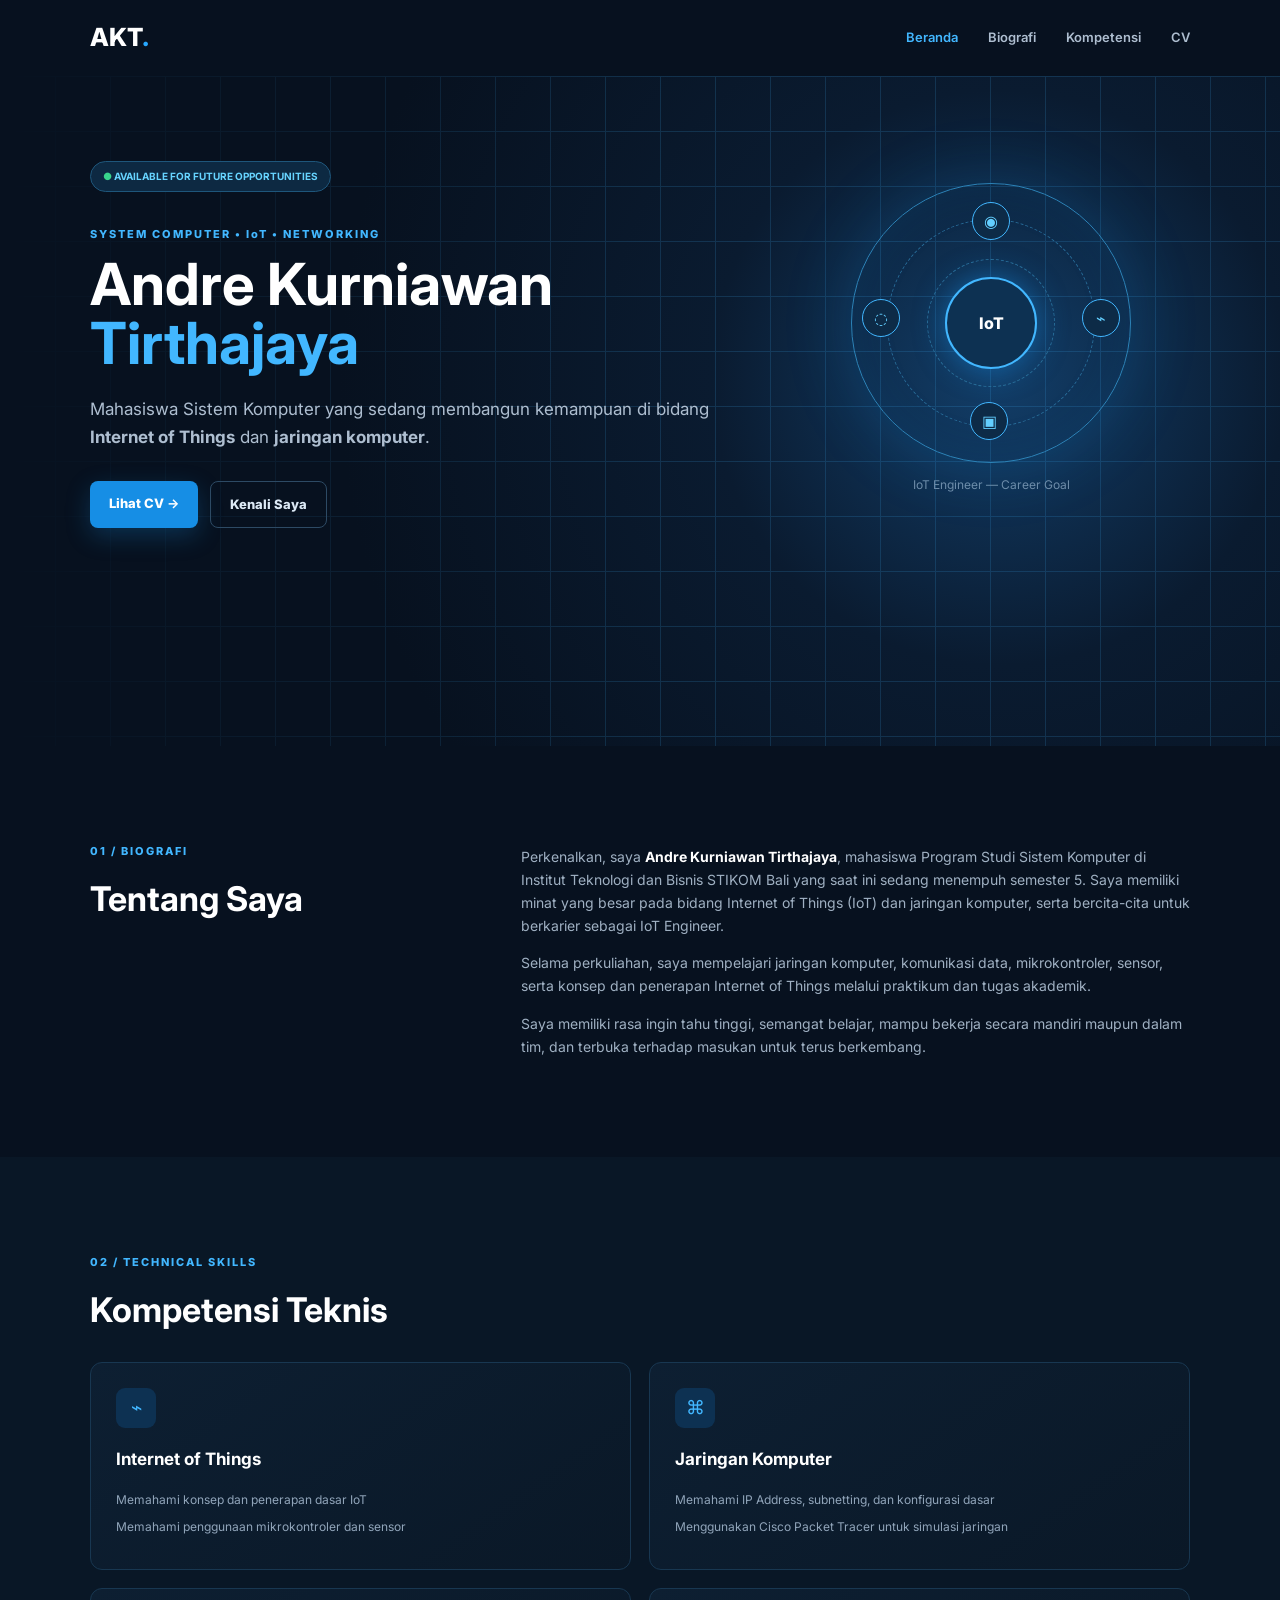
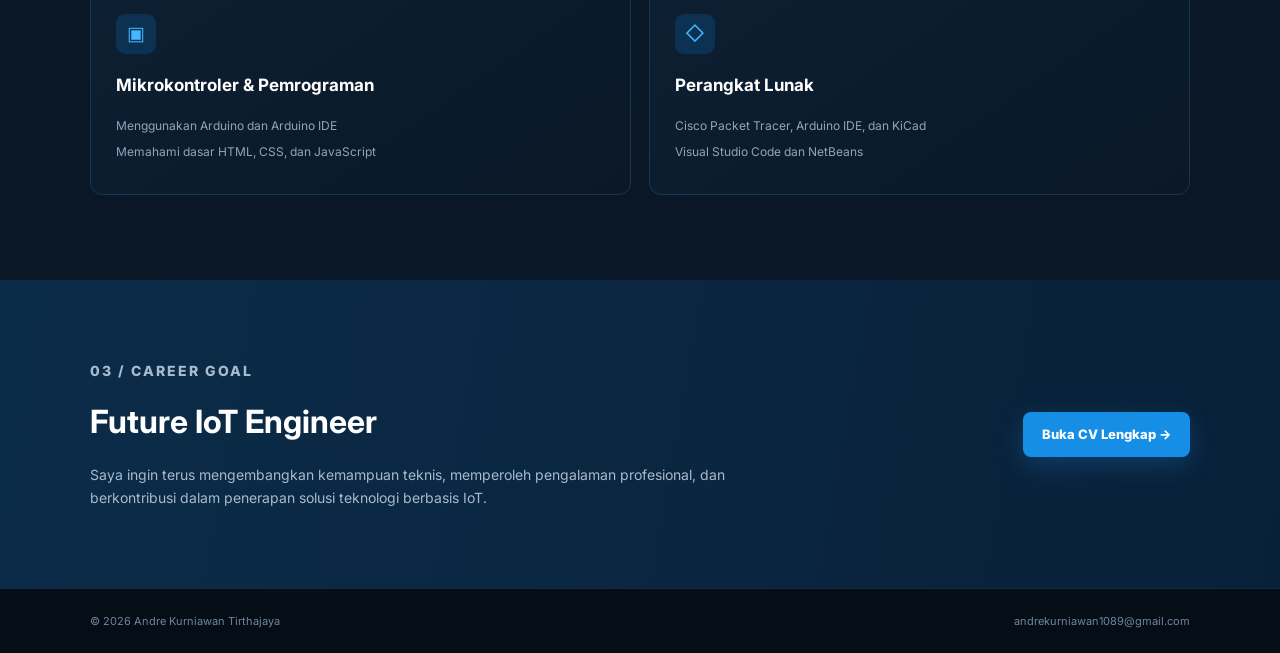
==== index.html @ 6750a309 "Add files via upload" ====
<!doctype html><html lang="id"><head><meta charset="utf-8"><meta name="viewport" content="width=device-width,initial-scale=1"><title>Andre Kurniawan Tirthajaya | E-Portfolio</title><link rel="stylesheet" href="style.css"></head><body>
<header><div class="wrap nav"><a class="logo" href="index.html">AKT<span>.</span></a><nav><a class="active" href="index.html">Beranda</a><a href="#biografi">Biografi</a><a href="#kompetensi">Kompetensi</a><a href="cv.html">CV</a></nav></div></header>
<section class="hero"><div class="gridBg"></div><div class="wrap heroGrid"><div class="heroText"><div class="status">● AVAILABLE FOR FUTURE OPPORTUNITIES</div><p class="eyebrow">SYSTEM COMPUTER • IoT • NETWORKING</p><h1>Andre Kurniawan<br><span>Tirthajaya</span></h1><p class="lead">Mahasiswa Sistem Komputer yang sedang membangun kemampuan di bidang <b>Internet of Things</b> dan <b>jaringan komputer</b>.</p><div class="actions"><a class="btn primary" href="cv.html">Lihat CV <b>→</b></a><a class="btn ghost" href="#biografi">Kenali Saya</a></div></div><div class="techOrb"><div class="orb"><div class="orbCore">IoT</div><i class="node n1">◉</i><i class="node n2">⌁</i><i class="node n3">▣</i><i class="node n4">◌</i></div><p>IoT Engineer — Career Goal</p></div></div></section>
<section id="biografi" class="section"><div class="wrap two"><div><p class="eyebrow">01 / BIOGRAFI</p><h2>Tentang Saya</h2></div><div class="text"><p>Perkenalkan, saya <strong>Andre Kurniawan Tirthajaya</strong>, mahasiswa Program Studi Sistem Komputer di Institut Teknologi dan Bisnis STIKOM Bali yang saat ini sedang menempuh semester 5. Saya memiliki minat yang besar pada bidang Internet of Things (IoT) dan jaringan komputer, serta bercita-cita untuk berkarier sebagai IoT Engineer.</p><p>Selama perkuliahan, saya mempelajari jaringan komputer, komunikasi data, mikrokontroler, sensor, serta konsep dan penerapan Internet of Things melalui praktikum dan tugas akademik.</p><p>Saya memiliki rasa ingin tahu tinggi, semangat belajar, mampu bekerja secara mandiri maupun dalam tim, dan terbuka terhadap masukan untuk terus berkembang.</p></div></div></section>
<section id="kompetensi" class="section skills"><div class="wrap"><p class="eyebrow">02 / TECHNICAL SKILLS</p><h2>Kompetensi Teknis</h2><div class="cards">
<div class="card"><div class="icon">⌁</div><h3>Internet of Things</h3><p>Memahami konsep dan penerapan dasar IoT</p><p>Memahami penggunaan mikrokontroler dan sensor</p></div>
<div class="card"><div class="icon">⌘</div><h3>Jaringan Komputer</h3><p>Memahami IP Address, subnetting, dan konfigurasi dasar</p><p>Menggunakan Cisco Packet Tracer untuk simulasi jaringan</p></div>
<div class="card"><div class="icon">▣</div><h3>Mikrokontroler & Pemrograman</h3><p>Menggunakan Arduino dan Arduino IDE</p><p>Memahami dasar HTML, CSS, dan JavaScript</p></div>
<div class="card"><div class="icon">◇</div><h3>Perangkat Lunak</h3><p>Cisco Packet Tracer, Arduino IDE, dan KiCad</p><p>Visual Studio Code dan NetBeans</p></div>
</div></div></section>
<section class="career"><div class="wrap careerBox"><div><p class="eyebrow">03 / CAREER GOAL</p><h2>Future IoT Engineer</h2><p>Saya ingin terus mengembangkan kemampuan teknis, memperoleh pengalaman profesional, dan berkontribusi dalam penerapan solusi teknologi berbasis IoT.</p></div><a class="btn primary" href="cv.html">Buka CV Lengkap →</a></div></section>
<footer><div class="wrap"><span>© 2026 Andre Kurniawan Tirthajaya</span><span>andrekurniawan1089@gmail.com</span></div></footer></body></html>
---- style.css ----
@import url('https://fonts.googleapis.com/css2?family=Inter:wght@400;500;600;700;800&display=swap');*{box-sizing:border-box}html{scroll-behavior:smooth}body{margin:0;font-family:Inter,Arial,sans-serif;color:#e8f0fa;background:#07111f;line-height:1.65}a{text-decoration:none;color:inherit}.wrap{width:min(1100px,92%);margin:auto}.nav{height:76px;display:flex;align-items:center;justify-content:space-between;position:relative;z-index:5}.logo{font-size:25px;font-weight:800;color:#fff}.logo span{color:#28a8ff}nav{display:flex;gap:30px;font-size:13px;font-weight:600;color:#aebed0}nav a:hover,nav .active{color:#42b7ff}.hero{min-height:670px;position:relative;overflow:hidden;background:radial-gradient(circle at 78% 45%,#123e69 0,#0a1b30 27%,#07111f 62%)}.gridBg{position:absolute;inset:0;opacity:.16;background-image:linear-gradient(#42b7ff 1px,transparent 1px),linear-gradient(90deg,#42b7ff 1px,transparent 1px);background-size:55px 55px;mask-image:linear-gradient(to right,transparent,#000 50%,#000)}.heroGrid{position:relative;z-index:2;display:grid;grid-template-columns:1.25fr .75fr;gap:40px;align-items:center;padding:85px 0}.status{display:inline-block;color:#67d4ff;background:#0d2942;border:1px solid #1e567b;border-radius:30px;padding:6px 12px;font-size:10px;font-weight:700;margin-bottom:22px}.status:first-letter{color:#38d48c}.eyebrow{color:#42b7ff;font-size:11px;letter-spacing:2px;font-weight:800}.hero h1{font-size:58px;line-height:1.02;margin:12px 0 22px;color:#fff}.hero h1 span{color:#42b7ff}.lead{font-size:17px;color:#aebed0;max-width:650px}.actions{display:flex;gap:12px;margin-top:30px}.btn{display:inline-block;padding:12px 19px;border-radius:8px;font-size:13px;font-weight:800}.primary{background:#168ee5;color:#fff;box-shadow:0 8px 25px #168ee540}.ghost{border:1px solid #2d4a64;color:#dce9f5}.techOrb{text-align:center}.orb{width:280px;height:280px;border:1px solid #2c83b8;border-radius:50%;margin:auto;position:relative;box-shadow:0 0 70px #168ee530,inset 0 0 45px #168ee51a}.orb:before,.orb:after{content:"";position:absolute;border:1px dashed #276c98;border-radius:50%;inset:35px}.orb:after{inset:75px}.orbCore{position:absolute;left:50%;top:50%;transform:translate(-50%,-50%);width:92px;height:92px;border-radius:50%;background:#0d3152;border:2px solid #42b7ff;display:flex;align-items:center;justify-content:center;font-weight:800;color:#fff;box-shadow:0 0 30px #168ee580}.node{position:absolute;background:#0d2b47;border:1px solid #42b7ff;border-radius:50%;width:38px;height:38px;display:flex;align-items:center;justify-content:center;color:#63cfff;font-style:normal}.n1{top:18px;left:120px}.n2{right:10px;top:115px}.n3{bottom:22px;left:118px}.n4{left:10px;top:115px}.techOrb p{color:#718da8;font-size:12px}.section{padding:85px 0;background:#07111f}.section h2{font-size:34px;color:#fff;margin:6px 0 24px}.two{display:grid;grid-template-columns:.7fr 1.3fr;gap:70px}.text p{color:#9fb0c2;font-size:14px}.text strong{color:#fff}.skills{background:#091726}.cards{display:grid;grid-template-columns:repeat(2,1fr);gap:18px}.card{background:linear-gradient(145deg,#0d1f32,#0a1827);border:1px solid #183751;border-radius:12px;padding:25px;transition:.2s}.card:hover{transform:translateY(-5px);border-color:#238fca;box-shadow:0 15px 35px #0005}.icon{width:40px;height:40px;border-radius:9px;background:#0d3152;color:#42b7ff;display:flex;align-items:center;justify-content:center;font-size:19px}.card h3{font-size:17px;color:#fff}.card p{font-size:12px;color:#91a5ba;margin:7px 0}.career{padding:65px 0;background:linear-gradient(100deg,#0b2c49,#092039)}.careerBox{display:flex;align-items:center;justify-content:space-between;gap:40px}.career h2{font-size:32px;margin:5px 0;color:#fff}.career p{color:#a8bacd;font-size:14px;max-width:650px}.career .btn{white-space:nowrap}footer{border-top:1px solid #142b41;padding:23px 0;color:#71869b;font-size:11px;background:#050d17}footer .wrap{display:flex;justify-content:space-between}.cvPage{background:#07111f;padding:45px 0 75px;min-height:calc(100vh - 76px)}.cvHero{background:linear-gradient(135deg,#0e2943,#0a1b2d);border:1px solid #1b3c59;border-radius:14px;padding:35px;display:flex;justify-content:space-between;gap:30px}.cvHero h1{font-size:35px;margin:6px 0;color:#fff}.cvHero p{color:#9eb3c7}.cvHero p span{color:#42b7ff}.contact{color:#9eb0c2;font-size:12px;text-align:right;line-height:1.9}.contact b{color:#42b7ff;letter-spacing:1px}.cvGrid{display:grid;grid-template-columns:1.4fr .9fr;gap:20px;margin-top:20px}.cvCard{background:#0b1928;border:1px solid #18364e;border-radius:12px;padding:25px;margin-bottom:20px}.cvCard h2{font-size:18px;color:#fff;margin:0 0 15px;border-bottom:1px solid #1b3b55;padding-bottom:9px}.cvCard h3{font-size:14px;color:#42b7ff}.cvCard p{font-size:12.5px;color:#94a8bc}.line{border-left:2px solid #1c77aa;padding-left:13px;margin-bottom:15px}.line b{color:#42b7ff;font-size:12px}.line p{margin:3px 0}.skill{background:#0d2236;border:1px solid #173951;border-radius:7px;padding:10px;margin-bottom:8px}.skill b{display:block;color:#e8f2fc;font-size:12px}.skill small{color:#7f98ae;font-size:10px}@media(max-width:760px){nav{gap:12px;font-size:11px}.heroGrid,.two,.cards,.cvGrid{grid-template-columns:1fr}.hero h1{font-size:43px}.techOrb{margin-top:20px}.careerBox,.cvHero{display:block}.contact{text-align:left;margin-top:20px}footer .wrap{display:block}}
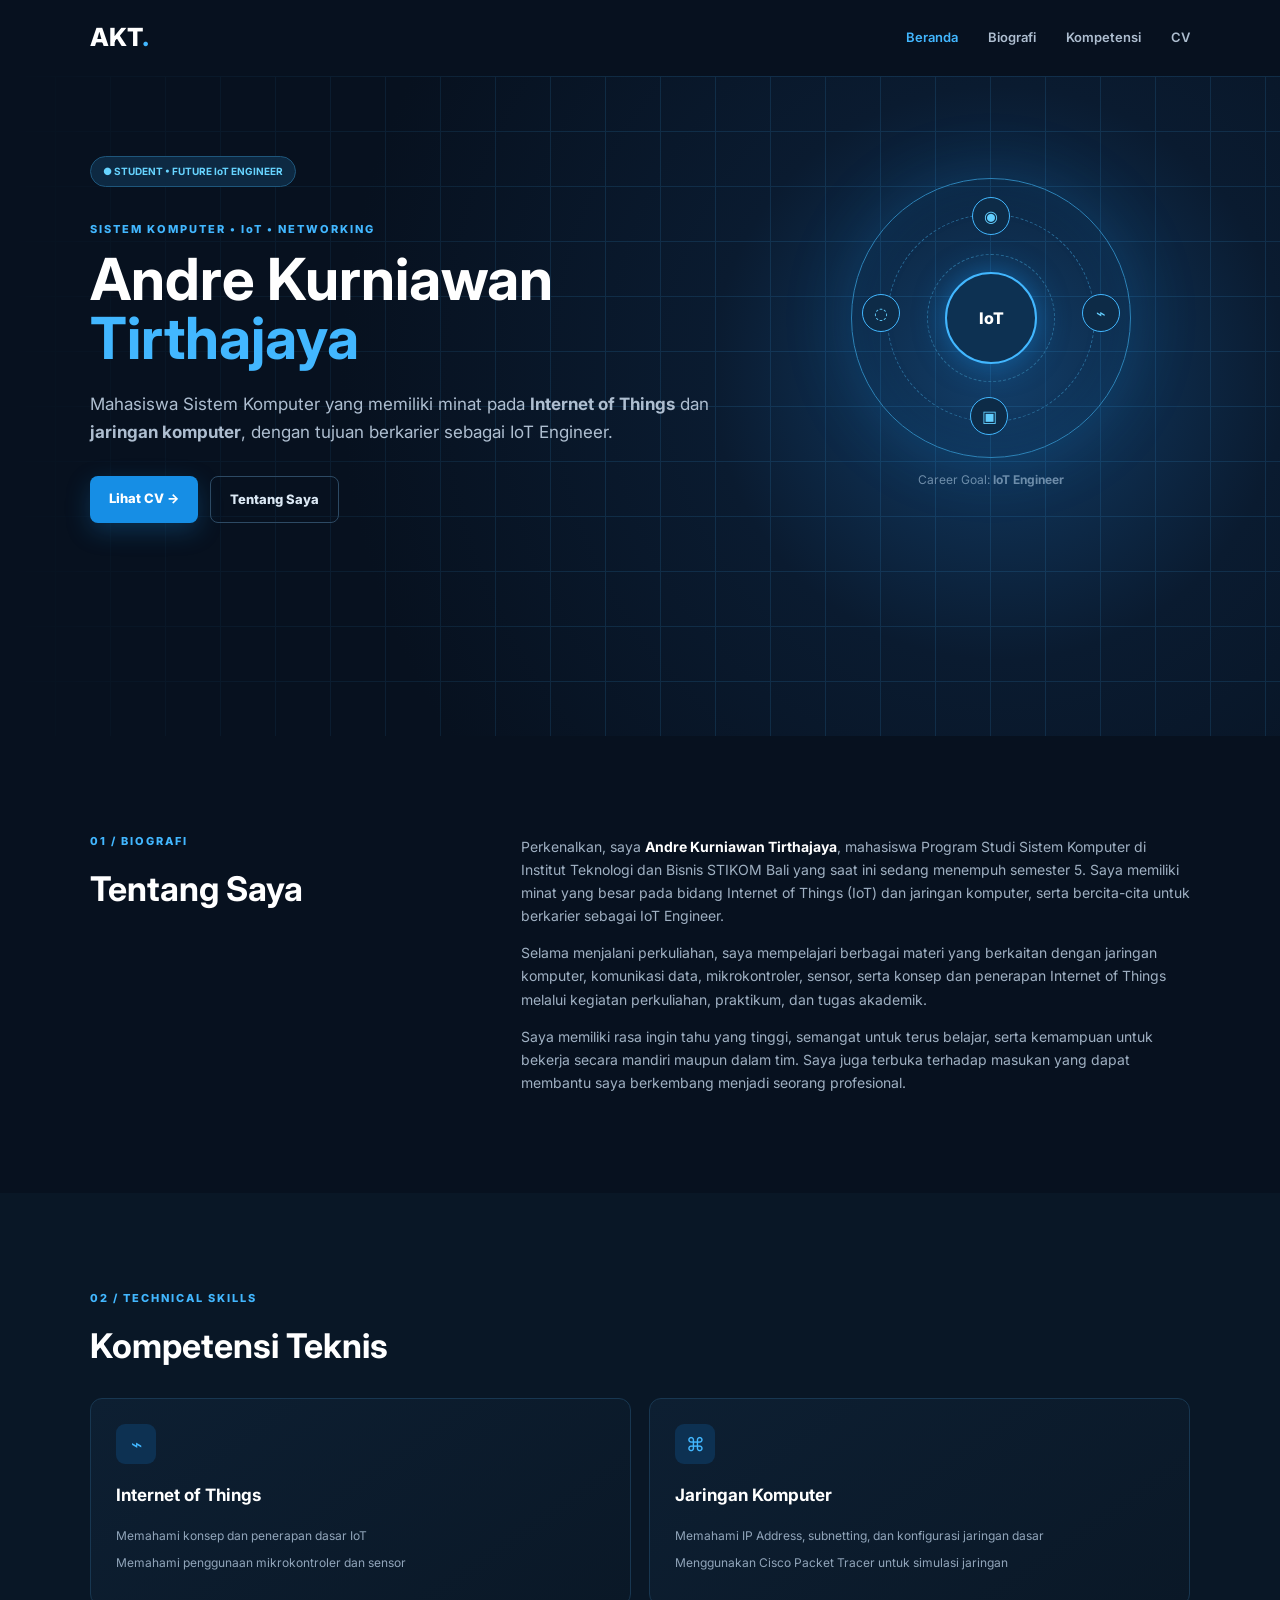
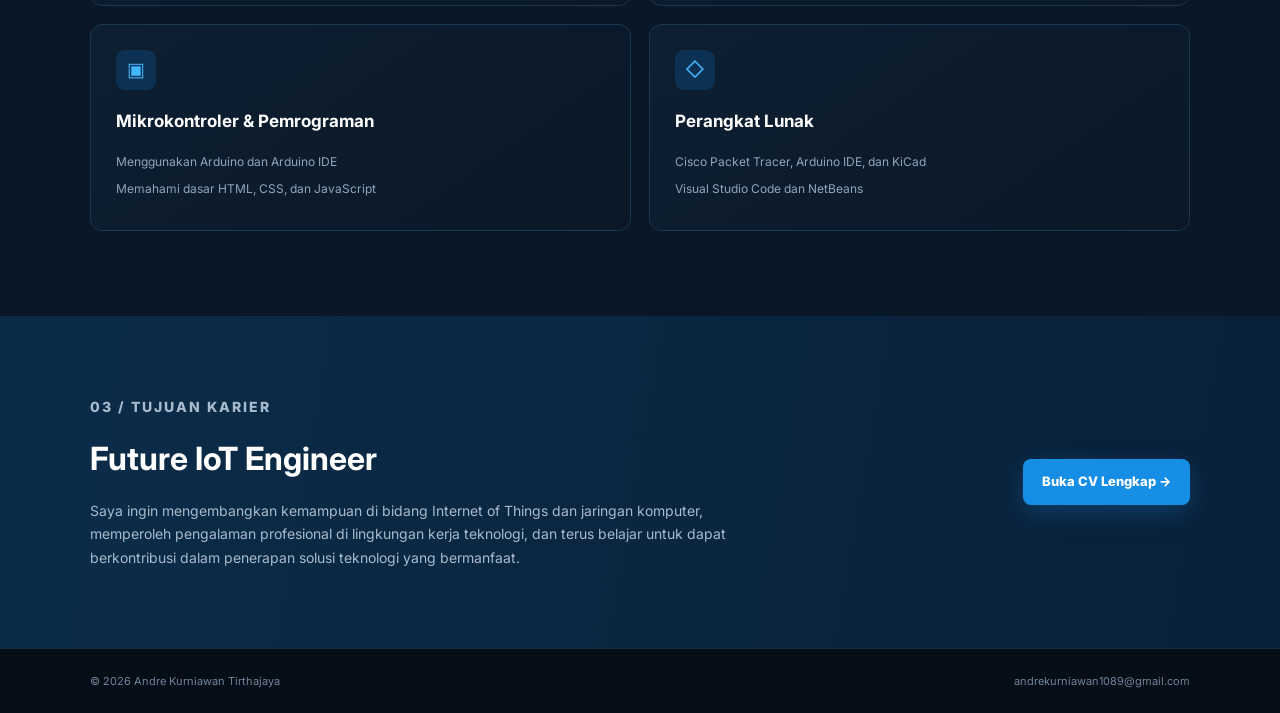
==== commit 317fd133: "Add files via upload" ====
--- a/index.html
+++ b/index.html
@@ -1,12 +1,83 @@
-<!doctype html><html lang="id"><head><meta charset="utf-8"><meta name="viewport" content="width=device-width,initial-scale=1"><title>Andre Kurniawan Tirthajaya | E-Portfolio</title><link rel="stylesheet" href="style.css"></head><body>
-<header><div class="wrap nav"><a class="logo" href="index.html">AKT<span>.</span></a><nav><a class="active" href="index.html">Beranda</a><a href="#biografi">Biografi</a><a href="#kompetensi">Kompetensi</a><a href="cv.html">CV</a></nav></div></header>
-<section class="hero"><div class="gridBg"></div><div class="wrap heroGrid"><div class="heroText"><div class="status">● AVAILABLE FOR FUTURE OPPORTUNITIES</div><p class="eyebrow">SYSTEM COMPUTER • IoT • NETWORKING</p><h1>Andre Kurniawan<br><span>Tirthajaya</span></h1><p class="lead">Mahasiswa Sistem Komputer yang sedang membangun kemampuan di bidang <b>Internet of Things</b> dan <b>jaringan komputer</b>.</p><div class="actions"><a class="btn primary" href="cv.html">Lihat CV <b>→</b></a><a class="btn ghost" href="#biografi">Kenali Saya</a></div></div><div class="techOrb"><div class="orb"><div class="orbCore">IoT</div><i class="node n1">◉</i><i class="node n2">⌁</i><i class="node n3">▣</i><i class="node n4">◌</i></div><p>IoT Engineer — Career Goal</p></div></div></section>
-<section id="biografi" class="section"><div class="wrap two"><div><p class="eyebrow">01 / BIOGRAFI</p><h2>Tentang Saya</h2></div><div class="text"><p>Perkenalkan, saya <strong>Andre Kurniawan Tirthajaya</strong>, mahasiswa Program Studi Sistem Komputer di Institut Teknologi dan Bisnis STIKOM Bali yang saat ini sedang menempuh semester 5. Saya memiliki minat yang besar pada bidang Internet of Things (IoT) dan jaringan komputer, serta bercita-cita untuk berkarier sebagai IoT Engineer.</p><p>Selama perkuliahan, saya mempelajari jaringan komputer, komunikasi data, mikrokontroler, sensor, serta konsep dan penerapan Internet of Things melalui praktikum dan tugas akademik.</p><p>Saya memiliki rasa ingin tahu tinggi, semangat belajar, mampu bekerja secara mandiri maupun dalam tim, dan terbuka terhadap masukan untuk terus berkembang.</p></div></div></section>
-<section id="kompetensi" class="section skills"><div class="wrap"><p class="eyebrow">02 / TECHNICAL SKILLS</p><h2>Kompetensi Teknis</h2><div class="cards">
-<div class="card"><div class="icon">⌁</div><h3>Internet of Things</h3><p>Memahami konsep dan penerapan dasar IoT</p><p>Memahami penggunaan mikrokontroler dan sensor</p></div>
-<div class="card"><div class="icon">⌘</div><h3>Jaringan Komputer</h3><p>Memahami IP Address, subnetting, dan konfigurasi dasar</p><p>Menggunakan Cisco Packet Tracer untuk simulasi jaringan</p></div>
-<div class="card"><div class="icon">▣</div><h3>Mikrokontroler & Pemrograman</h3><p>Menggunakan Arduino dan Arduino IDE</p><p>Memahami dasar HTML, CSS, dan JavaScript</p></div>
-<div class="card"><div class="icon">◇</div><h3>Perangkat Lunak</h3><p>Cisco Packet Tracer, Arduino IDE, dan KiCad</p><p>Visual Studio Code dan NetBeans</p></div>
-</div></div></section>
-<section class="career"><div class="wrap careerBox"><div><p class="eyebrow">03 / CAREER GOAL</p><h2>Future IoT Engineer</h2><p>Saya ingin terus mengembangkan kemampuan teknis, memperoleh pengalaman profesional, dan berkontribusi dalam penerapan solusi teknologi berbasis IoT.</p></div><a class="btn primary" href="cv.html">Buka CV Lengkap →</a></div></section>
-<footer><div class="wrap"><span>© 2026 Andre Kurniawan Tirthajaya</span><span>andrekurniawan1089@gmail.com</span></div></footer></body></html>+<!doctype html>
+<html lang="id">
+<head>
+<meta charset="utf-8">
+<meta name="viewport" content="width=device-width,initial-scale=1">
+<title>Andre Kurniawan Tirthajaya | E-Portfolio</title>
+<link rel="stylesheet" href="style.css">
+</head>
+<body>
+<header>
+  <div class="wrap nav">
+    <a class="logo" href="index.html">AKT<span>.</span></a>
+    <nav>
+      <a class="active" href="index.html">Beranda</a>
+      <a href="#biografi">Biografi</a>
+      <a href="#kompetensi">Kompetensi</a>
+      <a href="cv.html">CV</a>
+    </nav>
+  </div>
+</header>
+
+<section class="hero">
+  <div class="grid-bg"></div>
+  <div class="wrap hero-grid">
+    <div>
+      <div class="status">● STUDENT • FUTURE IoT ENGINEER</div>
+      <p class="eyebrow">SISTEM KOMPUTER • IoT • NETWORKING</p>
+      <h1>Andre Kurniawan<br><span>Tirthajaya</span></h1>
+      <p class="lead">Mahasiswa Sistem Komputer yang memiliki minat pada <b>Internet of Things</b> dan <b>jaringan komputer</b>, dengan tujuan berkarier sebagai IoT Engineer.</p>
+      <div class="actions">
+        <a class="btn primary" href="cv.html">Lihat CV →</a>
+        <a class="btn ghost" href="#biografi">Tentang Saya</a>
+      </div>
+    </div>
+    <div class="tech-visual">
+      <div class="orb">
+        <div class="core">IoT</div>
+        <div class="node n1">◉</div><div class="node n2">⌁</div>
+        <div class="node n3">▣</div><div class="node n4">◌</div>
+      </div>
+      <p>Career Goal: <b>IoT Engineer</b></p>
+    </div>
+  </div>
+</section>
+
+<section id="biografi" class="section">
+  <div class="wrap two">
+    <div><p class="eyebrow">01 / BIOGRAFI</p><h2>Tentang Saya</h2></div>
+    <div class="text">
+      <p>Perkenalkan, saya <strong>Andre Kurniawan Tirthajaya</strong>, mahasiswa Program Studi Sistem Komputer di Institut Teknologi dan Bisnis STIKOM Bali yang saat ini sedang menempuh semester 5. Saya memiliki minat yang besar pada bidang Internet of Things (IoT) dan jaringan komputer, serta bercita-cita untuk berkarier sebagai IoT Engineer.</p>
+      <p>Selama menjalani perkuliahan, saya mempelajari berbagai materi yang berkaitan dengan jaringan komputer, komunikasi data, mikrokontroler, sensor, serta konsep dan penerapan Internet of Things melalui kegiatan perkuliahan, praktikum, dan tugas akademik.</p>
+      <p>Saya memiliki rasa ingin tahu yang tinggi, semangat untuk terus belajar, serta kemampuan untuk bekerja secara mandiri maupun dalam tim. Saya juga terbuka terhadap masukan yang dapat membantu saya berkembang menjadi seorang profesional.</p>
+    </div>
+  </div>
+</section>
+
+<section id="kompetensi" class="section dark2">
+  <div class="wrap">
+    <p class="eyebrow">02 / TECHNICAL SKILLS</p>
+    <h2>Kompetensi Teknis</h2>
+    <div class="cards">
+      <article class="card"><div class="icon">⌁</div><h3>Internet of Things</h3><p>Memahami konsep dan penerapan dasar IoT</p><p>Memahami penggunaan mikrokontroler dan sensor</p></article>
+      <article class="card"><div class="icon">⌘</div><h3>Jaringan Komputer</h3><p>Memahami IP Address, subnetting, dan konfigurasi jaringan dasar</p><p>Menggunakan Cisco Packet Tracer untuk simulasi jaringan</p></article>
+      <article class="card"><div class="icon">▣</div><h3>Mikrokontroler & Pemrograman</h3><p>Menggunakan Arduino dan Arduino IDE</p><p>Memahami dasar HTML, CSS, dan JavaScript</p></article>
+      <article class="card"><div class="icon">◇</div><h3>Perangkat Lunak</h3><p>Cisco Packet Tracer, Arduino IDE, dan KiCad</p><p>Visual Studio Code dan NetBeans</p></article>
+    </div>
+  </div>
+</section>
+
+<section class="career">
+  <div class="wrap career-box">
+    <div>
+      <p class="eyebrow">03 / TUJUAN KARIER</p>
+      <h2>Future IoT Engineer</h2>
+      <p>Saya ingin mengembangkan kemampuan di bidang Internet of Things dan jaringan komputer, memperoleh pengalaman profesional di lingkungan kerja teknologi, dan terus belajar untuk dapat berkontribusi dalam penerapan solusi teknologi yang bermanfaat.</p>
+    </div>
+    <a class="btn primary" href="cv.html">Buka CV Lengkap →</a>
+  </div>
+</section>
+
+<footer><div class="wrap"><span>© 2026 Andre Kurniawan Tirthajaya</span><span>andrekurniawan1089@gmail.com</span></div></footer>
+</body>
+</html>
--- a/style.css
+++ b/style.css
@@ -1 +1,2 @@
-@import url('https://fonts.googleapis.com/css2?family=Inter:wght@400;500;600;700;800&display=swap');*{box-sizing:border-box}html{scroll-behavior:smooth}body{margin:0;font-family:Inter,Arial,sans-serif;color:#e8f0fa;background:#07111f;line-height:1.65}a{text-decoration:none;color:inherit}.wrap{width:min(1100px,92%);margin:auto}.nav{height:76px;display:flex;align-items:center;justify-content:space-between;position:relative;z-index:5}.logo{font-size:25px;font-weight:800;color:#fff}.logo span{color:#28a8ff}nav{display:flex;gap:30px;font-size:13px;font-weight:600;color:#aebed0}nav a:hover,nav .active{color:#42b7ff}.hero{min-height:670px;position:relative;overflow:hidden;background:radial-gradient(circle at 78% 45%,#123e69 0,#0a1b30 27%,#07111f 62%)}.gridBg{position:absolute;inset:0;opacity:.16;background-image:linear-gradient(#42b7ff 1px,transparent 1px),linear-gradient(90deg,#42b7ff 1px,transparent 1px);background-size:55px 55px;mask-image:linear-gradient(to right,transparent,#000 50%,#000)}.heroGrid{position:relative;z-index:2;display:grid;grid-template-columns:1.25fr .75fr;gap:40px;align-items:center;padding:85px 0}.status{display:inline-block;color:#67d4ff;background:#0d2942;border:1px solid #1e567b;border-radius:30px;padding:6px 12px;font-size:10px;font-weight:700;margin-bottom:22px}.status:first-letter{color:#38d48c}.eyebrow{color:#42b7ff;font-size:11px;letter-spacing:2px;font-weight:800}.hero h1{font-size:58px;line-height:1.02;margin:12px 0 22px;color:#fff}.hero h1 span{color:#42b7ff}.lead{font-size:17px;color:#aebed0;max-width:650px}.actions{display:flex;gap:12px;margin-top:30px}.btn{display:inline-block;padding:12px 19px;border-radius:8px;font-size:13px;font-weight:800}.primary{background:#168ee5;color:#fff;box-shadow:0 8px 25px #168ee540}.ghost{border:1px solid #2d4a64;color:#dce9f5}.techOrb{text-align:center}.orb{width:280px;height:280px;border:1px solid #2c83b8;border-radius:50%;margin:auto;position:relative;box-shadow:0 0 70px #168ee530,inset 0 0 45px #168ee51a}.orb:before,.orb:after{content:"";position:absolute;border:1px dashed #276c98;border-radius:50%;inset:35px}.orb:after{inset:75px}.orbCore{position:absolute;left:50%;top:50%;transform:translate(-50%,-50%);width:92px;height:92px;border-radius:50%;background:#0d3152;border:2px solid #42b7ff;display:flex;align-items:center;justify-content:center;font-weight:800;color:#fff;box-shadow:0 0 30px #168ee580}.node{position:absolute;background:#0d2b47;border:1px solid #42b7ff;border-radius:50%;width:38px;height:38px;display:flex;align-items:center;justify-content:center;color:#63cfff;font-style:normal}.n1{top:18px;left:120px}.n2{right:10px;top:115px}.n3{bottom:22px;left:118px}.n4{left:10px;top:115px}.techOrb p{color:#718da8;font-size:12px}.section{padding:85px 0;background:#07111f}.section h2{font-size:34px;color:#fff;margin:6px 0 24px}.two{display:grid;grid-template-columns:.7fr 1.3fr;gap:70px}.text p{color:#9fb0c2;font-size:14px}.text strong{color:#fff}.skills{background:#091726}.cards{display:grid;grid-template-columns:repeat(2,1fr);gap:18px}.card{background:linear-gradient(145deg,#0d1f32,#0a1827);border:1px solid #183751;border-radius:12px;padding:25px;transition:.2s}.card:hover{transform:translateY(-5px);border-color:#238fca;box-shadow:0 15px 35px #0005}.icon{width:40px;height:40px;border-radius:9px;background:#0d3152;color:#42b7ff;display:flex;align-items:center;justify-content:center;font-size:19px}.card h3{font-size:17px;color:#fff}.card p{font-size:12px;color:#91a5ba;margin:7px 0}.career{padding:65px 0;background:linear-gradient(100deg,#0b2c49,#092039)}.careerBox{display:flex;align-items:center;justify-content:space-between;gap:40px}.career h2{font-size:32px;margin:5px 0;color:#fff}.career p{color:#a8bacd;font-size:14px;max-width:650px}.career .btn{white-space:nowrap}footer{border-top:1px solid #142b41;padding:23px 0;color:#71869b;font-size:11px;background:#050d17}footer .wrap{display:flex;justify-content:space-between}.cvPage{background:#07111f;padding:45px 0 75px;min-height:calc(100vh - 76px)}.cvHero{background:linear-gradient(135deg,#0e2943,#0a1b2d);border:1px solid #1b3c59;border-radius:14px;padding:35px;display:flex;justify-content:space-between;gap:30px}.cvHero h1{font-size:35px;margin:6px 0;color:#fff}.cvHero p{color:#9eb3c7}.cvHero p span{color:#42b7ff}.contact{color:#9eb0c2;font-size:12px;text-align:right;line-height:1.9}.contact b{color:#42b7ff;letter-spacing:1px}.cvGrid{display:grid;grid-template-columns:1.4fr .9fr;gap:20px;margin-top:20px}.cvCard{background:#0b1928;border:1px solid #18364e;border-radius:12px;padding:25px;margin-bottom:20px}.cvCard h2{font-size:18px;color:#fff;margin:0 0 15px;border-bottom:1px solid #1b3b55;padding-bottom:9px}.cvCard h3{font-size:14px;color:#42b7ff}.cvCard p{font-size:12.5px;color:#94a8bc}.line{border-left:2px solid #1c77aa;padding-left:13px;margin-bottom:15px}.line b{color:#42b7ff;font-size:12px}.line p{margin:3px 0}.skill{background:#0d2236;border:1px solid #173951;border-radius:7px;padding:10px;margin-bottom:8px}.skill b{display:block;color:#e8f2fc;font-size:12px}.skill small{color:#7f98ae;font-size:10px}@media(max-width:760px){nav{gap:12px;font-size:11px}.heroGrid,.two,.cards,.cvGrid{grid-template-columns:1fr}.hero h1{font-size:43px}.techOrb{margin-top:20px}.careerBox,.cvHero{display:block}.contact{text-align:left;margin-top:20px}footer .wrap{display:block}}
+@import url('https://fonts.googleapis.com/css2?family=Inter:wght@400;500;600;700;800&display=swap');
+*{box-sizing:border-box}html{scroll-behavior:smooth}body{margin:0;font-family:Inter,Arial,sans-serif;color:#e8f0fa;background:#07111f;line-height:1.65}a{text-decoration:none;color:inherit}.wrap{width:min(1100px,92%);margin:auto}.nav{height:76px;display:flex;align-items:center;justify-content:space-between;position:relative;z-index:5}.logo{font-size:25px;font-weight:800;color:#fff}.logo span{color:#42b7ff}nav{display:flex;gap:30px;font-size:13px;font-weight:600;color:#aebed0}nav a:hover,nav .active{color:#42b7ff}.hero{min-height:660px;position:relative;overflow:hidden;background:radial-gradient(circle at 78% 45%,#123e69 0,#0a1b30 27%,#07111f 62%)}.grid-bg{position:absolute;inset:0;opacity:.13;background-image:linear-gradient(#42b7ff 1px,transparent 1px),linear-gradient(90deg,#42b7ff 1px,transparent 1px);background-size:55px 55px;mask-image:linear-gradient(to right,transparent,#000 45%,#000)}.hero-grid{position:relative;z-index:2;display:grid;grid-template-columns:1.25fr .75fr;gap:40px;align-items:center;padding:80px 0}.status{display:inline-block;color:#67d4ff;background:#0d2942;border:1px solid #1e567b;border-radius:30px;padding:6px 12px;font-size:10px;font-weight:700;margin-bottom:22px}.eyebrow{color:#42b7ff;font-size:11px;letter-spacing:2px;font-weight:800}.hero h1{font-size:58px;line-height:1.02;margin:12px 0 22px;color:#fff}.hero h1 span{color:#42b7ff}.lead{font-size:17px;color:#aebed0;max-width:650px}.actions{display:flex;gap:12px;margin-top:30px}.btn{display:inline-block;padding:12px 19px;border-radius:8px;font-size:13px;font-weight:800}.primary{background:#168ee5;color:#fff;box-shadow:0 8px 25px #168ee540}.ghost{border:1px solid #2d4a64;color:#dce9f5}.tech-visual{text-align:center}.orb{width:280px;height:280px;border:1px solid #2c83b8;border-radius:50%;margin:auto;position:relative;box-shadow:0 0 70px #168ee530,inset 0 0 45px #168ee51a}.orb:before,.orb:after{content:"";position:absolute;border:1px dashed #276c98;border-radius:50%;inset:35px}.orb:after{inset:75px}.core{position:absolute;left:50%;top:50%;transform:translate(-50%,-50%);width:92px;height:92px;border-radius:50%;background:#0d3152;border:2px solid #42b7ff;display:flex;align-items:center;justify-content:center;font-weight:800;color:#fff;box-shadow:0 0 30px #168ee580}.node{position:absolute;background:#0d2b47;border:1px solid #42b7ff;border-radius:50%;width:38px;height:38px;display:flex;align-items:center;justify-content:center;color:#63cfff}.n1{top:18px;left:120px}.n2{right:10px;top:115px}.n3{bottom:22px;left:118px}.n4{left:10px;top:115px}.tech-visual p{color:#718da8;font-size:12px}.section{padding:85px 0;background:#07111f}.two{display:grid;grid-template-columns:.7fr 1.3fr;gap:70px}.section h2{font-size:34px;color:#fff;margin:6px 0 24px}.text p{color:#9fb0c2;font-size:14px}.text strong{color:#fff}.dark2{background:#091726}.cards{display:grid;grid-template-columns:repeat(2,1fr);gap:18px}.card{background:linear-gradient(145deg,#0d1f32,#0a1827);border:1px solid #183751;border-radius:12px;padding:25px;transition:.2s}.card:hover{transform:translateY(-5px);border-color:#238fca;box-shadow:0 15px 35px #0005}.icon{width:40px;height:40px;border-radius:9px;background:#0d3152;color:#42b7ff;display:flex;align-items:center;justify-content:center;font-size:19px}.card h3{font-size:17px;color:#fff}.card p{font-size:12px;color:#91a5ba;margin:7px 0}.career{padding:65px 0;background:linear-gradient(100deg,#0b2c49,#092039)}.career-box{display:flex;align-items:center;justify-content:space-between;gap:40px}.career h2{font-size:32px;margin:5px 0;color:#fff}.career p{color:#a8bacd;font-size:14px;max-width:650px}.career .btn{white-space:nowrap}footer{border-top:1px solid #142b41;padding:23px 0;color:#71869b;font-size:11px;background:#050d17}footer .wrap{display:flex;justify-content:space-between}.cv-page{background:#07111f;padding:45px 0 75px;min-height:calc(100vh - 76px)}.cv-top{background:linear-gradient(135deg,#0e2943,#0a1b2d);border:1px solid #1b3c59;border-radius:14px;padding:35px;display:flex;justify-content:space-between;gap:30px}.cv-top h1{font-size:35px;margin:6px 0;color:#fff}.cv-top p{color:#9eb3c7}.cv-top p span{color:#42b7ff}.contact{color:#9eb0c2;font-size:12px;text-align:right;line-height:1.9}.contact b{color:#42b7ff;letter-spacing:1px}.cv-actions{display:flex;gap:10px;margin:20px 0}.pdf-card{background:#0b1928;border:1px solid #18364e;border-radius:14px;padding:14px;box-shadow:0 20px 45px #0004}.pdf-title{display:flex;justify-content:space-between;align-items:center;padding:8px 8px 14px;color:#fff}.pdf-title b{display:block;font-size:14px}.pdf-title span:not(.pdf-badge){font-size:10px;color:#7890a7}.pdf-badge{font-size:10px;color:#42b7ff;border:1px solid #1e567b;border-radius:15px;padding:4px 8px}iframe{display:block;width:100%;height:950px;border:0;border-radius:8px;background:#fff}.note{margin-top:18px;background:#0d2236;border:1px solid #173951;border-radius:10px;padding:15px 18px}.note b{color:#42b7ff;font-size:13px}.note p{color:#8fa4b9;font-size:11px;margin:5px 0 0}@media(max-width:760px){nav{gap:12px;font-size:11px}.hero-grid,.two,.cards{grid-template-columns:1fr}.hero h1{font-size:43px}.tech-visual{margin-top:20px}.career-box,.cv-top{display:block}.contact{text-align:left;margin-top:20px}.cv-actions{flex-wrap:wrap}iframe{height:720px}footer .wrap{display:block}}
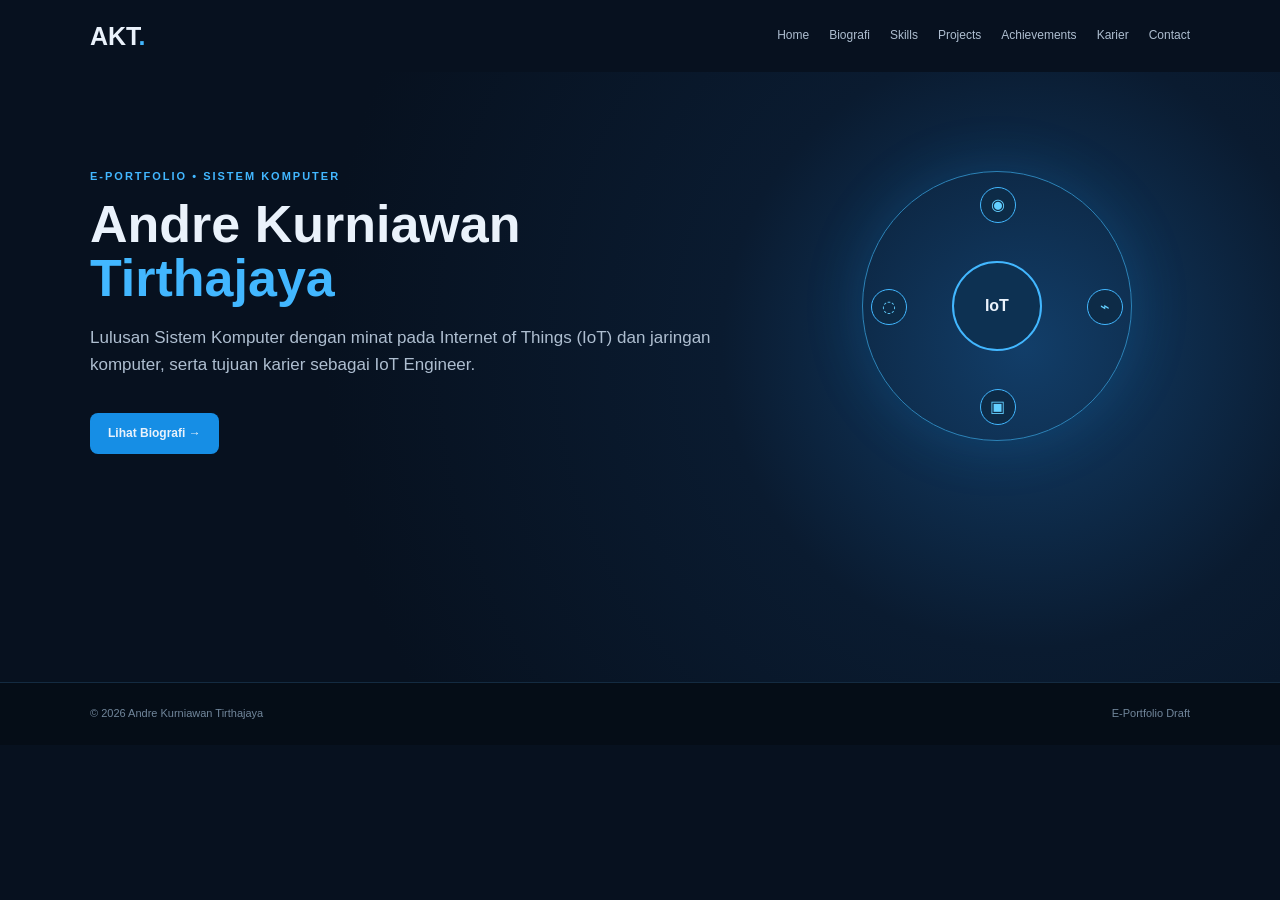
==== commit 566a50d8: "Add files via upload" ====
--- a/index.html
+++ b/index.html
@@ -1,83 +1 @@
-<!doctype html>
-<html lang="id">
-<head>
-<meta charset="utf-8">
-<meta name="viewport" content="width=device-width,initial-scale=1">
-<title>Andre Kurniawan Tirthajaya | E-Portfolio</title>
-<link rel="stylesheet" href="style.css">
-</head>
-<body>
-<header>
-  <div class="wrap nav">
-    <a class="logo" href="index.html">AKT<span>.</span></a>
-    <nav>
-      <a class="active" href="index.html">Beranda</a>
-      <a href="#biografi">Biografi</a>
-      <a href="#kompetensi">Kompetensi</a>
-      <a href="cv.html">CV</a>
-    </nav>
-  </div>
-</header>
-
-<section class="hero">
-  <div class="grid-bg"></div>
-  <div class="wrap hero-grid">
-    <div>
-      <div class="status">● STUDENT • FUTURE IoT ENGINEER</div>
-      <p class="eyebrow">SISTEM KOMPUTER • IoT • NETWORKING</p>
-      <h1>Andre Kurniawan<br><span>Tirthajaya</span></h1>
-      <p class="lead">Mahasiswa Sistem Komputer yang memiliki minat pada <b>Internet of Things</b> dan <b>jaringan komputer</b>, dengan tujuan berkarier sebagai IoT Engineer.</p>
-      <div class="actions">
-        <a class="btn primary" href="cv.html">Lihat CV →</a>
-        <a class="btn ghost" href="#biografi">Tentang Saya</a>
-      </div>
-    </div>
-    <div class="tech-visual">
-      <div class="orb">
-        <div class="core">IoT</div>
-        <div class="node n1">◉</div><div class="node n2">⌁</div>
-        <div class="node n3">▣</div><div class="node n4">◌</div>
-      </div>
-      <p>Career Goal: <b>IoT Engineer</b></p>
-    </div>
-  </div>
-</section>
-
-<section id="biografi" class="section">
-  <div class="wrap two">
-    <div><p class="eyebrow">01 / BIOGRAFI</p><h2>Tentang Saya</h2></div>
-    <div class="text">
-      <p>Perkenalkan, saya <strong>Andre Kurniawan Tirthajaya</strong>, mahasiswa Program Studi Sistem Komputer di Institut Teknologi dan Bisnis STIKOM Bali yang saat ini sedang menempuh semester 5. Saya memiliki minat yang besar pada bidang Internet of Things (IoT) dan jaringan komputer, serta bercita-cita untuk berkarier sebagai IoT Engineer.</p>
-      <p>Selama menjalani perkuliahan, saya mempelajari berbagai materi yang berkaitan dengan jaringan komputer, komunikasi data, mikrokontroler, sensor, serta konsep dan penerapan Internet of Things melalui kegiatan perkuliahan, praktikum, dan tugas akademik.</p>
-      <p>Saya memiliki rasa ingin tahu yang tinggi, semangat untuk terus belajar, serta kemampuan untuk bekerja secara mandiri maupun dalam tim. Saya juga terbuka terhadap masukan yang dapat membantu saya berkembang menjadi seorang profesional.</p>
-    </div>
-  </div>
-</section>
-
-<section id="kompetensi" class="section dark2">
-  <div class="wrap">
-    <p class="eyebrow">02 / TECHNICAL SKILLS</p>
-    <h2>Kompetensi Teknis</h2>
-    <div class="cards">
-      <article class="card"><div class="icon">⌁</div><h3>Internet of Things</h3><p>Memahami konsep dan penerapan dasar IoT</p><p>Memahami penggunaan mikrokontroler dan sensor</p></article>
-      <article class="card"><div class="icon">⌘</div><h3>Jaringan Komputer</h3><p>Memahami IP Address, subnetting, dan konfigurasi jaringan dasar</p><p>Menggunakan Cisco Packet Tracer untuk simulasi jaringan</p></article>
-      <article class="card"><div class="icon">▣</div><h3>Mikrokontroler & Pemrograman</h3><p>Menggunakan Arduino dan Arduino IDE</p><p>Memahami dasar HTML, CSS, dan JavaScript</p></article>
-      <article class="card"><div class="icon">◇</div><h3>Perangkat Lunak</h3><p>Cisco Packet Tracer, Arduino IDE, dan KiCad</p><p>Visual Studio Code dan NetBeans</p></article>
-    </div>
-  </div>
-</section>
-
-<section class="career">
-  <div class="wrap career-box">
-    <div>
-      <p class="eyebrow">03 / TUJUAN KARIER</p>
-      <h2>Future IoT Engineer</h2>
-      <p>Saya ingin mengembangkan kemampuan di bidang Internet of Things dan jaringan komputer, memperoleh pengalaman profesional di lingkungan kerja teknologi, dan terus belajar untuk dapat berkontribusi dalam penerapan solusi teknologi yang bermanfaat.</p>
-    </div>
-    <a class="btn primary" href="cv.html">Buka CV Lengkap →</a>
-  </div>
-</section>
-
-<footer><div class="wrap"><span>© 2026 Andre Kurniawan Tirthajaya</span><span>andrekurniawan1089@gmail.com</span></div></footer>
-</body>
-</html>+<!doctype html><html lang="id"><head><meta charset="utf-8"><meta name="viewport" content="width=device-width,initial-scale=1"><title>Home | Andre Kurniawan Tirthajaya</title><link rel="stylesheet" href="style.css"></head><body><header><div class="wrap nav"><a class="logo" href="index.html">AKT<span>.</span></a><nav><a href="index.html">Home</a><a href="biografi.html">Biografi</a><a href="skills.html">Skills</a><a href="projects.html">Projects</a><a href="achievements.html">Achievements</a><a href="career.html">Karier</a><a href="contact.html">Contact</a></nav></div></header><section class="hero"><div class="wrap heroGrid"><div><p class="eyebrow">E-PORTFOLIO • SISTEM KOMPUTER</p><h1>Andre Kurniawan<br><span>Tirthajaya</span></h1><p class="lead">Lulusan Sistem Komputer dengan minat pada Internet of Things (IoT) dan jaringan komputer, serta tujuan karier sebagai IoT Engineer.</p><a class="btn primary" href="biografi.html">Lihat Biografi →</a></div><div class="visual"><div class="core">IoT</div><div class="node n1">◉</div><div class="node n2">⌁</div><div class="node n3">▣</div><div class="node n4">◌</div></div></div></section><footer><div class="wrap"><span>© 2026 Andre Kurniawan Tirthajaya</span><span>E-Portfolio Draft</span></div></footer></body></html>
--- a/style.css
+++ b/style.css
@@ -1,2 +1 @@
-@import url('https://fonts.googleapis.com/css2?family=Inter:wght@400;500;600;700;800&display=swap');
-*{box-sizing:border-box}html{scroll-behavior:smooth}body{margin:0;font-family:Inter,Arial,sans-serif;color:#e8f0fa;background:#07111f;line-height:1.65}a{text-decoration:none;color:inherit}.wrap{width:min(1100px,92%);margin:auto}.nav{height:76px;display:flex;align-items:center;justify-content:space-between;position:relative;z-index:5}.logo{font-size:25px;font-weight:800;color:#fff}.logo span{color:#42b7ff}nav{display:flex;gap:30px;font-size:13px;font-weight:600;color:#aebed0}nav a:hover,nav .active{color:#42b7ff}.hero{min-height:660px;position:relative;overflow:hidden;background:radial-gradient(circle at 78% 45%,#123e69 0,#0a1b30 27%,#07111f 62%)}.grid-bg{position:absolute;inset:0;opacity:.13;background-image:linear-gradient(#42b7ff 1px,transparent 1px),linear-gradient(90deg,#42b7ff 1px,transparent 1px);background-size:55px 55px;mask-image:linear-gradient(to right,transparent,#000 45%,#000)}.hero-grid{position:relative;z-index:2;display:grid;grid-template-columns:1.25fr .75fr;gap:40px;align-items:center;padding:80px 0}.status{display:inline-block;color:#67d4ff;background:#0d2942;border:1px solid #1e567b;border-radius:30px;padding:6px 12px;font-size:10px;font-weight:700;margin-bottom:22px}.eyebrow{color:#42b7ff;font-size:11px;letter-spacing:2px;font-weight:800}.hero h1{font-size:58px;line-height:1.02;margin:12px 0 22px;color:#fff}.hero h1 span{color:#42b7ff}.lead{font-size:17px;color:#aebed0;max-width:650px}.actions{display:flex;gap:12px;margin-top:30px}.btn{display:inline-block;padding:12px 19px;border-radius:8px;font-size:13px;font-weight:800}.primary{background:#168ee5;color:#fff;box-shadow:0 8px 25px #168ee540}.ghost{border:1px solid #2d4a64;color:#dce9f5}.tech-visual{text-align:center}.orb{width:280px;height:280px;border:1px solid #2c83b8;border-radius:50%;margin:auto;position:relative;box-shadow:0 0 70px #168ee530,inset 0 0 45px #168ee51a}.orb:before,.orb:after{content:"";position:absolute;border:1px dashed #276c98;border-radius:50%;inset:35px}.orb:after{inset:75px}.core{position:absolute;left:50%;top:50%;transform:translate(-50%,-50%);width:92px;height:92px;border-radius:50%;background:#0d3152;border:2px solid #42b7ff;display:flex;align-items:center;justify-content:center;font-weight:800;color:#fff;box-shadow:0 0 30px #168ee580}.node{position:absolute;background:#0d2b47;border:1px solid #42b7ff;border-radius:50%;width:38px;height:38px;display:flex;align-items:center;justify-content:center;color:#63cfff}.n1{top:18px;left:120px}.n2{right:10px;top:115px}.n3{bottom:22px;left:118px}.n4{left:10px;top:115px}.tech-visual p{color:#718da8;font-size:12px}.section{padding:85px 0;background:#07111f}.two{display:grid;grid-template-columns:.7fr 1.3fr;gap:70px}.section h2{font-size:34px;color:#fff;margin:6px 0 24px}.text p{color:#9fb0c2;font-size:14px}.text strong{color:#fff}.dark2{background:#091726}.cards{display:grid;grid-template-columns:repeat(2,1fr);gap:18px}.card{background:linear-gradient(145deg,#0d1f32,#0a1827);border:1px solid #183751;border-radius:12px;padding:25px;transition:.2s}.card:hover{transform:translateY(-5px);border-color:#238fca;box-shadow:0 15px 35px #0005}.icon{width:40px;height:40px;border-radius:9px;background:#0d3152;color:#42b7ff;display:flex;align-items:center;justify-content:center;font-size:19px}.card h3{font-size:17px;color:#fff}.card p{font-size:12px;color:#91a5ba;margin:7px 0}.career{padding:65px 0;background:linear-gradient(100deg,#0b2c49,#092039)}.career-box{display:flex;align-items:center;justify-content:space-between;gap:40px}.career h2{font-size:32px;margin:5px 0;color:#fff}.career p{color:#a8bacd;font-size:14px;max-width:650px}.career .btn{white-space:nowrap}footer{border-top:1px solid #142b41;padding:23px 0;color:#71869b;font-size:11px;background:#050d17}footer .wrap{display:flex;justify-content:space-between}.cv-page{background:#07111f;padding:45px 0 75px;min-height:calc(100vh - 76px)}.cv-top{background:linear-gradient(135deg,#0e2943,#0a1b2d);border:1px solid #1b3c59;border-radius:14px;padding:35px;display:flex;justify-content:space-between;gap:30px}.cv-top h1{font-size:35px;margin:6px 0;color:#fff}.cv-top p{color:#9eb3c7}.cv-top p span{color:#42b7ff}.contact{color:#9eb0c2;font-size:12px;text-align:right;line-height:1.9}.contact b{color:#42b7ff;letter-spacing:1px}.cv-actions{display:flex;gap:10px;margin:20px 0}.pdf-card{background:#0b1928;border:1px solid #18364e;border-radius:14px;padding:14px;box-shadow:0 20px 45px #0004}.pdf-title{display:flex;justify-content:space-between;align-items:center;padding:8px 8px 14px;color:#fff}.pdf-title b{display:block;font-size:14px}.pdf-title span:not(.pdf-badge){font-size:10px;color:#7890a7}.pdf-badge{font-size:10px;color:#42b7ff;border:1px solid #1e567b;border-radius:15px;padding:4px 8px}iframe{display:block;width:100%;height:950px;border:0;border-radius:8px;background:#fff}.note{margin-top:18px;background:#0d2236;border:1px solid #173951;border-radius:10px;padding:15px 18px}.note b{color:#42b7ff;font-size:13px}.note p{color:#8fa4b9;font-size:11px;margin:5px 0 0}@media(max-width:760px){nav{gap:12px;font-size:11px}.hero-grid,.two,.cards{grid-template-columns:1fr}.hero h1{font-size:43px}.tech-visual{margin-top:20px}.career-box,.cv-top{display:block}.contact{text-align:left;margin-top:20px}.cv-actions{flex-wrap:wrap}iframe{height:720px}footer .wrap{display:block}}
+*{box-sizing:border-box}body{margin:0;font-family:Arial,sans-serif;background:#07111f;color:#eaf2fb;line-height:1.6}a{text-decoration:none;color:inherit}.wrap{width:92%;max-width:1100px;margin:auto}.nav{height:72px;display:flex;align-items:center;justify-content:space-between}.logo{font-size:25px;font-weight:800}.logo span,.eyebrow,h3{color:#42b7ff}nav{display:flex;gap:20px;flex-wrap:wrap;font-size:12px;color:#aebed0}nav a:hover,.active{color:#42b7ff!important}.page{min-height:calc(100vh - 72px);padding:65px 0;background:radial-gradient(circle at 80% 0,#123e6940,transparent 35%)}.hero{padding:85px 0;min-height:610px;background:radial-gradient(circle at 80% 45%,#123e69,#0a1b30 28%,#07111f 65%)}.heroGrid{display:grid;grid-template-columns:1.25fr .75fr;gap:70px;align-items:center}.eyebrow{font-size:11px;letter-spacing:2px;font-weight:800}.hero h1,.page h1{font-size:52px;line-height:1.05;margin:10px 0 18px}.hero h1 span,.page h1 span{color:#42b7ff}.lead{color:#aebed0;font-size:17px;max-width:650px}.btn{display:inline-block;padding:11px 18px;border-radius:8px;font-size:12px;font-weight:800;margin-top:18px}.primary{background:#168ee5}.ghost{border:1px solid #2d4a64;margin-left:8px}.visual{height:270px;width:270px;border:1px solid #2c83b8;border-radius:50%;margin:auto;position:relative;box-shadow:0 0 60px #168ee530}.core{position:absolute;left:50%;top:50%;transform:translate(-50%,-50%);width:90px;height:90px;border-radius:50%;background:#0d3152;border:2px solid #42b7ff;display:flex;align-items:center;justify-content:center;font-weight:800}.node{position:absolute;width:36px;height:36px;border:1px solid #42b7ff;border-radius:50%;background:#0d2b47;display:flex;align-items:center;justify-content:center;color:#63cfff}.n1{top:15px;left:117px}.n2{right:8px;top:117px}.n3{bottom:15px;left:117px}.n4{left:8px;top:117px}.two{display:grid;grid-template-columns:.7fr 1.3fr;gap:70px}.text{color:#9fb0c2;font-size:14px}.info{border-left:2px solid #1f8bc3;background:#0a1b2b;padding:8px 12px;margin:10px 0}.info b,.info span{display:block}.info b{font-size:12px}.info span{font-size:11px;color:#7f98ae}.sectionTitle{margin-bottom:30px}.sectionTitle h2{font-size:34px;margin:5px 0}.cards,.projects,.contactGrid{display:grid;grid-template-columns:repeat(2,1fr);gap:18px}.card,.project,.box,.contactCard{background:#0b1b2b;border:1px solid #183751;border-radius:12px;overflow:hidden}.card{padding:24px}.card p{color:#91a5ba;font-size:12px}.icon{width:40px;height:40px;background:#0d3152;border-radius:8px;display:flex;align-items:center;justify-content:center;color:#42b7ff}.project img{width:100%;height:250px;object-fit:cover;display:block}.projectBody{padding:22px}.projectNo{font-size:10px;color:#42b7ff;letter-spacing:1.5px;font-weight:800}.projectBody p{font-size:12px;color:#91a5ba}.tags{display:flex;gap:7px;flex-wrap:wrap}.tags span{font-size:10px;color:#6dccff;border:1px solid #1e567b;border-radius:20px;padding:3px 8px;background:#0d2942}.careerBox{background:linear-gradient(135deg,#0e2943,#0a1b2d);border:1px solid #1b3c59;border-radius:14px;padding:35px;max-width:850px}.careerBox p{color:#9fb0c2;font-size:14px}.contactCard{padding:22px}.contactCard span{display:block;color:#42b7ff;font-size:10px;letter-spacing:1.5px}.contactCard b{font-size:13px;word-break:break-word}footer{border-top:1px solid #142b41;background:#050d17;color:#71869b;padding:22px 0;font-size:11px}footer .wrap{display:flex;justify-content:space-between}.empty{background:#0b1b2b;border:1px dashed #2b4a64;border-radius:12px;padding:30px;color:#91a5ba;font-size:13px}@media(max-width:700px){nav{gap:10px}.heroGrid,.two,.cards,.projects,.contactGrid{grid-template-columns:1fr}.hero h1,.page h1{font-size:40px}.visual{margin-top:20px}.project img{height:220px}footer .wrap{display:block}}
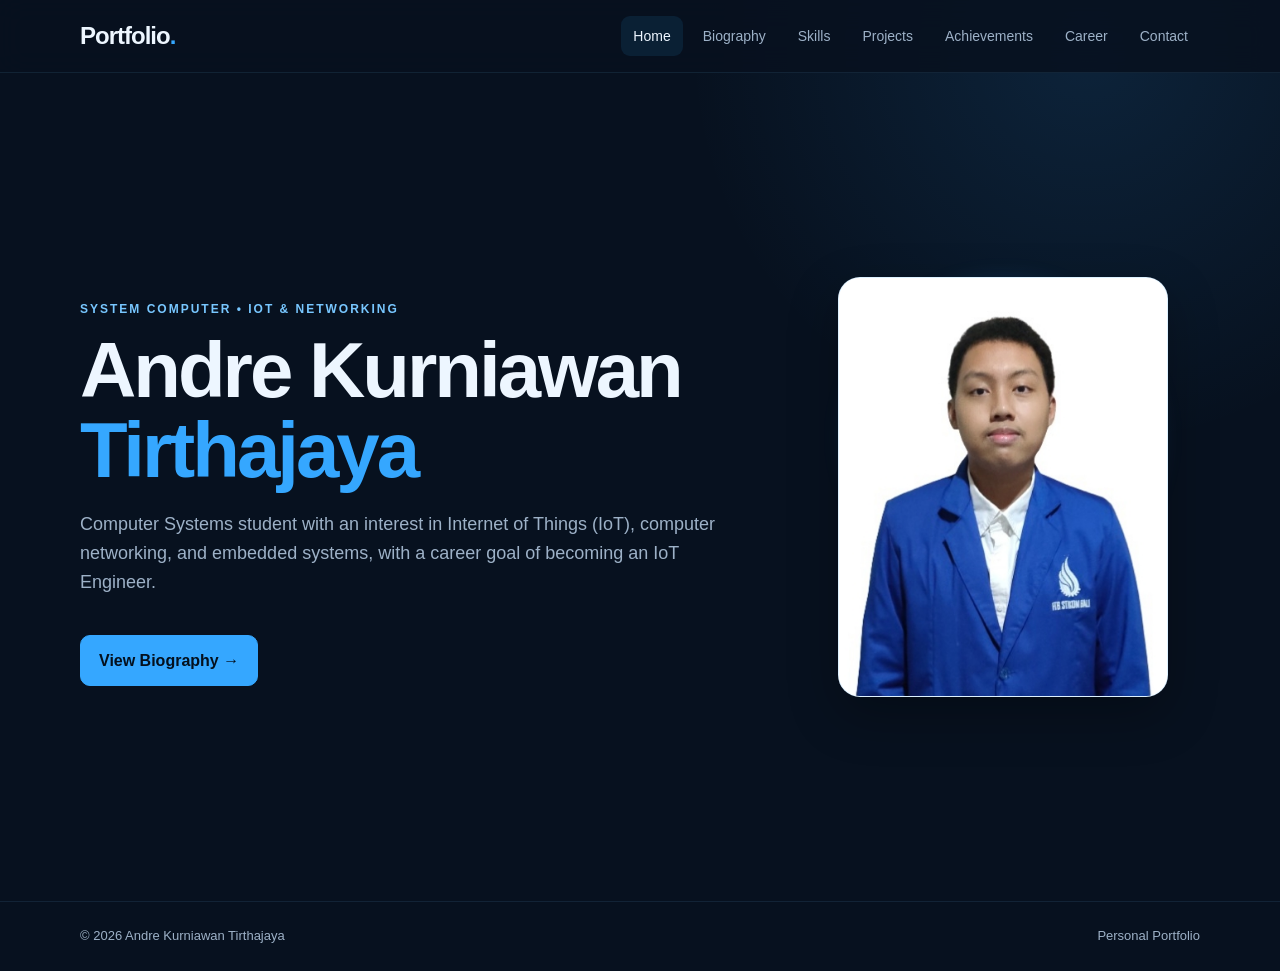
==== commit 3d60e83b: "Add files via upload" ====
--- a/index.html
+++ b/index.html
@@ -1 +1,6 @@
-<!doctype html><html lang="id"><head><meta charset="utf-8"><meta name="viewport" content="width=device-width,initial-scale=1"><title>Home | Andre Kurniawan Tirthajaya</title><link rel="stylesheet" href="style.css"></head><body><header><div class="wrap nav"><a class="logo" href="index.html">AKT<span>.</span></a><nav><a href="index.html">Home</a><a href="biografi.html">Biografi</a><a href="skills.html">Skills</a><a href="projects.html">Projects</a><a href="achievements.html">Achievements</a><a href="career.html">Karier</a><a href="contact.html">Contact</a></nav></div></header><section class="hero"><div class="wrap heroGrid"><div><p class="eyebrow">E-PORTFOLIO • SISTEM KOMPUTER</p><h1>Andre Kurniawan<br><span>Tirthajaya</span></h1><p class="lead">Lulusan Sistem Komputer dengan minat pada Internet of Things (IoT) dan jaringan komputer, serta tujuan karier sebagai IoT Engineer.</p><a class="btn primary" href="biografi.html">Lihat Biografi →</a></div><div class="visual"><div class="core">IoT</div><div class="node n1">◉</div><div class="node n2">⌁</div><div class="node n3">▣</div><div class="node n4">◌</div></div></div></section><footer><div class="wrap"><span>© 2026 Andre Kurniawan Tirthajaya</span><span>E-Portfolio Draft</span></div></footer></body></html>+<!doctype html><html lang="en"><head><meta charset="utf-8"><meta name="viewport" content="width=device-width,initial-scale=1"><title>Home | Andre Kurniawan Tirthajaya</title><link rel="stylesheet" href="style.css"></head>
+<body><header><div class="wrap nav"><a class="logo" href="index.html">Portfolio<span>.</span></a><nav>
+<a class="active" href="index.html">Home</a><a href="biografi.html">Biography</a><a href="skills.html">Skills</a><a href="projects.html">Projects</a><a href="achievements.html">Achievements</a><a href="career.html">Career</a><a href="contact.html">Contact</a></nav></div></header>
+<main class="hero"><div class="wrap heroGrid"><div><p class="eyebrow">SYSTEM COMPUTER • IOT & NETWORKING</p><h1>Andre Kurniawan<br><span>Tirthajaya</span></h1><p class="lead">Computer Systems student with an interest in Internet of Things (IoT), computer networking, and embedded systems, with a career goal of becoming an IoT Engineer.</p><a class="btn primary" href="biografi.html">View Biography →</a></div>
+<div class="profileWrap"><div class="profileGlow"></div><img class="profile" src="profile.jpg" alt="Profile photo"></div></div></main>
+<footer><div class="wrap footerInner"><span>© 2026 Andre Kurniawan Tirthajaya</span><span>Personal Portfolio</span></div></footer></body></html>
--- a/style.css
+++ b/style.css
@@ -1 +1,59 @@
-*{box-sizing:border-box}body{margin:0;font-family:Arial,sans-serif;background:#07111f;color:#eaf2fb;line-height:1.6}a{text-decoration:none;color:inherit}.wrap{width:92%;max-width:1100px;margin:auto}.nav{height:72px;display:flex;align-items:center;justify-content:space-between}.logo{font-size:25px;font-weight:800}.logo span,.eyebrow,h3{color:#42b7ff}nav{display:flex;gap:20px;flex-wrap:wrap;font-size:12px;color:#aebed0}nav a:hover,.active{color:#42b7ff!important}.page{min-height:calc(100vh - 72px);padding:65px 0;background:radial-gradient(circle at 80% 0,#123e6940,transparent 35%)}.hero{padding:85px 0;min-height:610px;background:radial-gradient(circle at 80% 45%,#123e69,#0a1b30 28%,#07111f 65%)}.heroGrid{display:grid;grid-template-columns:1.25fr .75fr;gap:70px;align-items:center}.eyebrow{font-size:11px;letter-spacing:2px;font-weight:800}.hero h1,.page h1{font-size:52px;line-height:1.05;margin:10px 0 18px}.hero h1 span,.page h1 span{color:#42b7ff}.lead{color:#aebed0;font-size:17px;max-width:650px}.btn{display:inline-block;padding:11px 18px;border-radius:8px;font-size:12px;font-weight:800;margin-top:18px}.primary{background:#168ee5}.ghost{border:1px solid #2d4a64;margin-left:8px}.visual{height:270px;width:270px;border:1px solid #2c83b8;border-radius:50%;margin:auto;position:relative;box-shadow:0 0 60px #168ee530}.core{position:absolute;left:50%;top:50%;transform:translate(-50%,-50%);width:90px;height:90px;border-radius:50%;background:#0d3152;border:2px solid #42b7ff;display:flex;align-items:center;justify-content:center;font-weight:800}.node{position:absolute;width:36px;height:36px;border:1px solid #42b7ff;border-radius:50%;background:#0d2b47;display:flex;align-items:center;justify-content:center;color:#63cfff}.n1{top:15px;left:117px}.n2{right:8px;top:117px}.n3{bottom:15px;left:117px}.n4{left:8px;top:117px}.two{display:grid;grid-template-columns:.7fr 1.3fr;gap:70px}.text{color:#9fb0c2;font-size:14px}.info{border-left:2px solid #1f8bc3;background:#0a1b2b;padding:8px 12px;margin:10px 0}.info b,.info span{display:block}.info b{font-size:12px}.info span{font-size:11px;color:#7f98ae}.sectionTitle{margin-bottom:30px}.sectionTitle h2{font-size:34px;margin:5px 0}.cards,.projects,.contactGrid{display:grid;grid-template-columns:repeat(2,1fr);gap:18px}.card,.project,.box,.contactCard{background:#0b1b2b;border:1px solid #183751;border-radius:12px;overflow:hidden}.card{padding:24px}.card p{color:#91a5ba;font-size:12px}.icon{width:40px;height:40px;background:#0d3152;border-radius:8px;display:flex;align-items:center;justify-content:center;color:#42b7ff}.project img{width:100%;height:250px;object-fit:cover;display:block}.projectBody{padding:22px}.projectNo{font-size:10px;color:#42b7ff;letter-spacing:1.5px;font-weight:800}.projectBody p{font-size:12px;color:#91a5ba}.tags{display:flex;gap:7px;flex-wrap:wrap}.tags span{font-size:10px;color:#6dccff;border:1px solid #1e567b;border-radius:20px;padding:3px 8px;background:#0d2942}.careerBox{background:linear-gradient(135deg,#0e2943,#0a1b2d);border:1px solid #1b3c59;border-radius:14px;padding:35px;max-width:850px}.careerBox p{color:#9fb0c2;font-size:14px}.contactCard{padding:22px}.contactCard span{display:block;color:#42b7ff;font-size:10px;letter-spacing:1.5px}.contactCard b{font-size:13px;word-break:break-word}footer{border-top:1px solid #142b41;background:#050d17;color:#71869b;padding:22px 0;font-size:11px}footer .wrap{display:flex;justify-content:space-between}.empty{background:#0b1b2b;border:1px dashed #2b4a64;border-radius:12px;padding:30px;color:#91a5ba;font-size:13px}@media(max-width:700px){nav{gap:10px}.heroGrid,.two,.cards,.projects,.contactGrid{grid-template-columns:1fr}.hero h1,.page h1{font-size:40px}.visual{margin-top:20px}.project img{height:220px}footer .wrap{display:block}}+
+:root{
+  --bg:#07111f; --panel:#0d1b2e; --panel2:#10233b; --line:#1e3957;
+  --text:#edf6ff; --muted:#9db1c7; --blue:#35a7ff; --blue2:#78c7ff;
+  --shadow:0 18px 50px rgba(0,0,0,.28);
+}
+*{box-sizing:border-box}
+html{scroll-behavior:smooth}
+body{margin:0;background:radial-gradient(circle at 85% 5%,rgba(53,167,255,.12),transparent 28%),var(--bg);color:var(--text);font-family:Inter,Segoe UI,Arial,sans-serif;line-height:1.6}
+a{color:inherit;text-decoration:none}
+.wrap{width:min(1120px,92%);margin:auto}
+header{position:sticky;top:0;z-index:20;background:rgba(7,17,31,.86);backdrop-filter:blur(14px);border-bottom:1px solid rgba(120,199,255,.1)}
+.nav{min-height:72px;display:flex;align-items:center;justify-content:space-between;gap:25px}
+.logo{font-size:24px;font-weight:800;letter-spacing:-1px}.logo span{color:var(--blue)}
+nav{display:flex;gap:8px;flex-wrap:wrap;justify-content:flex-end}
+nav a{padding:9px 12px;color:var(--muted);font-size:14px;border-radius:9px;transition:.2s}
+nav a:hover,nav a.active{color:var(--text);background:rgba(53,167,255,.1)}
+.hero{min-height:calc(100vh - 72px);display:flex;align-items:center;padding:70px 0}
+.heroGrid{display:grid;grid-template-columns:1.25fr .75fr;gap:70px;align-items:center}
+.eyebrow{font-size:12px;letter-spacing:2px;color:var(--blue2);font-weight:700}
+h1{font-size:clamp(42px,7vw,78px);line-height:1.02;margin:12px 0 20px;letter-spacing:-3px}
+h1 span,.sectionTitle h1 span{color:var(--blue)}
+.lead{max-width:680px;color:var(--muted);font-size:18px}
+.btn{display:inline-block;margin-top:20px;padding:12px 18px;border-radius:10px;font-weight:700;border:1px solid var(--line)}
+.btn.primary{background:var(--blue);color:#04101d;border-color:var(--blue)}
+.profileWrap{position:relative;display:flex;justify-content:center}
+.profileGlow{position:absolute;width:320px;height:320px;border-radius:50%;background:rgba(53,167,255,.12);filter:blur(10px)}
+.profile{position:relative;width:min(330px,80vw);height:420px;object-fit:cover;object-position:center top;border-radius:22px;border:1px solid rgba(120,199,255,.25);box-shadow:var(--shadow);background:#fff}
+.page{padding:75px 0 100px}.sectionTitle{margin-bottom:38px}.sectionTitle h1{font-size:48px;letter-spacing:-2px;margin:8px 0 12px}.text{color:var(--muted);max-width:760px}
+.cardGrid{display:grid;grid-template-columns:repeat(2,1fr);gap:20px}
+.card{background:linear-gradient(145deg,rgba(16,35,59,.94),rgba(9,24,41,.94));border:1px solid var(--line);border-radius:18px;padding:26px;box-shadow:var(--shadow)}
+.card h3{margin:0 0 8px}.card p{color:var(--muted);margin:0}
+.skillGrid{display:grid;grid-template-columns:repeat(2,1fr);gap:18px}.skill h3{color:var(--blue2)}
+.projectGrid{display:grid;grid-template-columns:repeat(2,1fr);gap:24px}
+.projectCard{padding:0;overflow:hidden;cursor:pointer;transition:.25s;background:var(--panel);border:1px solid var(--line);border-radius:18px}
+.projectCard:hover{transform:translateY(-5px);border-color:rgba(53,167,255,.65);box-shadow:0 22px 55px rgba(0,0,0,.35)}
+.projectCard img{width:100%;height:280px;object-fit:cover;display:block;background:#fff}
+.projectInfo{padding:22px}.projectNo{font-size:11px;letter-spacing:1.7px;color:var(--blue2);font-weight:800}.projectInfo h3{margin:8px 0 12px;font-size:23px}
+.tags{display:flex;gap:8px;flex-wrap:wrap}.tags span{font-size:12px;color:var(--blue2);border:1px solid var(--line);padding:5px 9px;border-radius:999px}
+.hint{color:var(--muted);font-size:13px;margin-top:18px}
+.timeline{display:grid;gap:16px}.timeline .card{border-left:3px solid var(--blue)}
+.contactGrid{display:grid;grid-template-columns:repeat(2,1fr);gap:18px}
+.contactItem strong{display:block;color:var(--blue2);font-size:12px;letter-spacing:1px;margin-bottom:4px}
+footer{border-top:1px solid rgba(120,199,255,.1);padding:24px 0;color:var(--muted);font-size:13px}
+.footerInner{display:flex;justify-content:space-between;gap:20px}
+.modal{display:none;position:fixed;inset:0;z-index:50;background:rgba(0,0,0,.72);padding:25px;overflow:auto}
+.modal.open{display:flex;align-items:center;justify-content:center}
+.modalBox{width:min(820px,100%);max-height:90vh;overflow:auto;background:#0b192b;border:1px solid #244564;border-radius:20px;box-shadow:0 30px 90px rgba(0,0,0,.5)}
+.modalHead{display:flex;justify-content:space-between;align-items:center;padding:22px 25px;border-bottom:1px solid var(--line);position:sticky;top:0;background:#0b192b;z-index:2}
+.modalHead h2{margin:0;font-size:25px}.close{border:0;background:transparent;color:var(--muted);font-size:30px;cursor:pointer}
+.modalBody{padding:25px}.modalBody h4{color:var(--blue2);margin:20px 0 6px}.modalBody h4:first-child{margin-top:0}.modalBody p{color:var(--muted);margin:0}
+.modalImage{width:100%;max-height:380px;object-fit:contain;background:#fff;border-radius:12px;margin-bottom:22px}
+@media(max-width:820px){
+  .nav{align-items:flex-start;padding:14px 0;flex-direction:column}.nav nav{justify-content:flex-start}
+  .heroGrid,.cardGrid,.skillGrid,.projectGrid,.contactGrid{grid-template-columns:1fr}
+  .hero{padding:55px 0}.profile{height:390px}
+  h1{font-size:50px}.sectionTitle h1{font-size:40px}.projectCard img{height:230px}
+  .footerInner{flex-direction:column}
+}
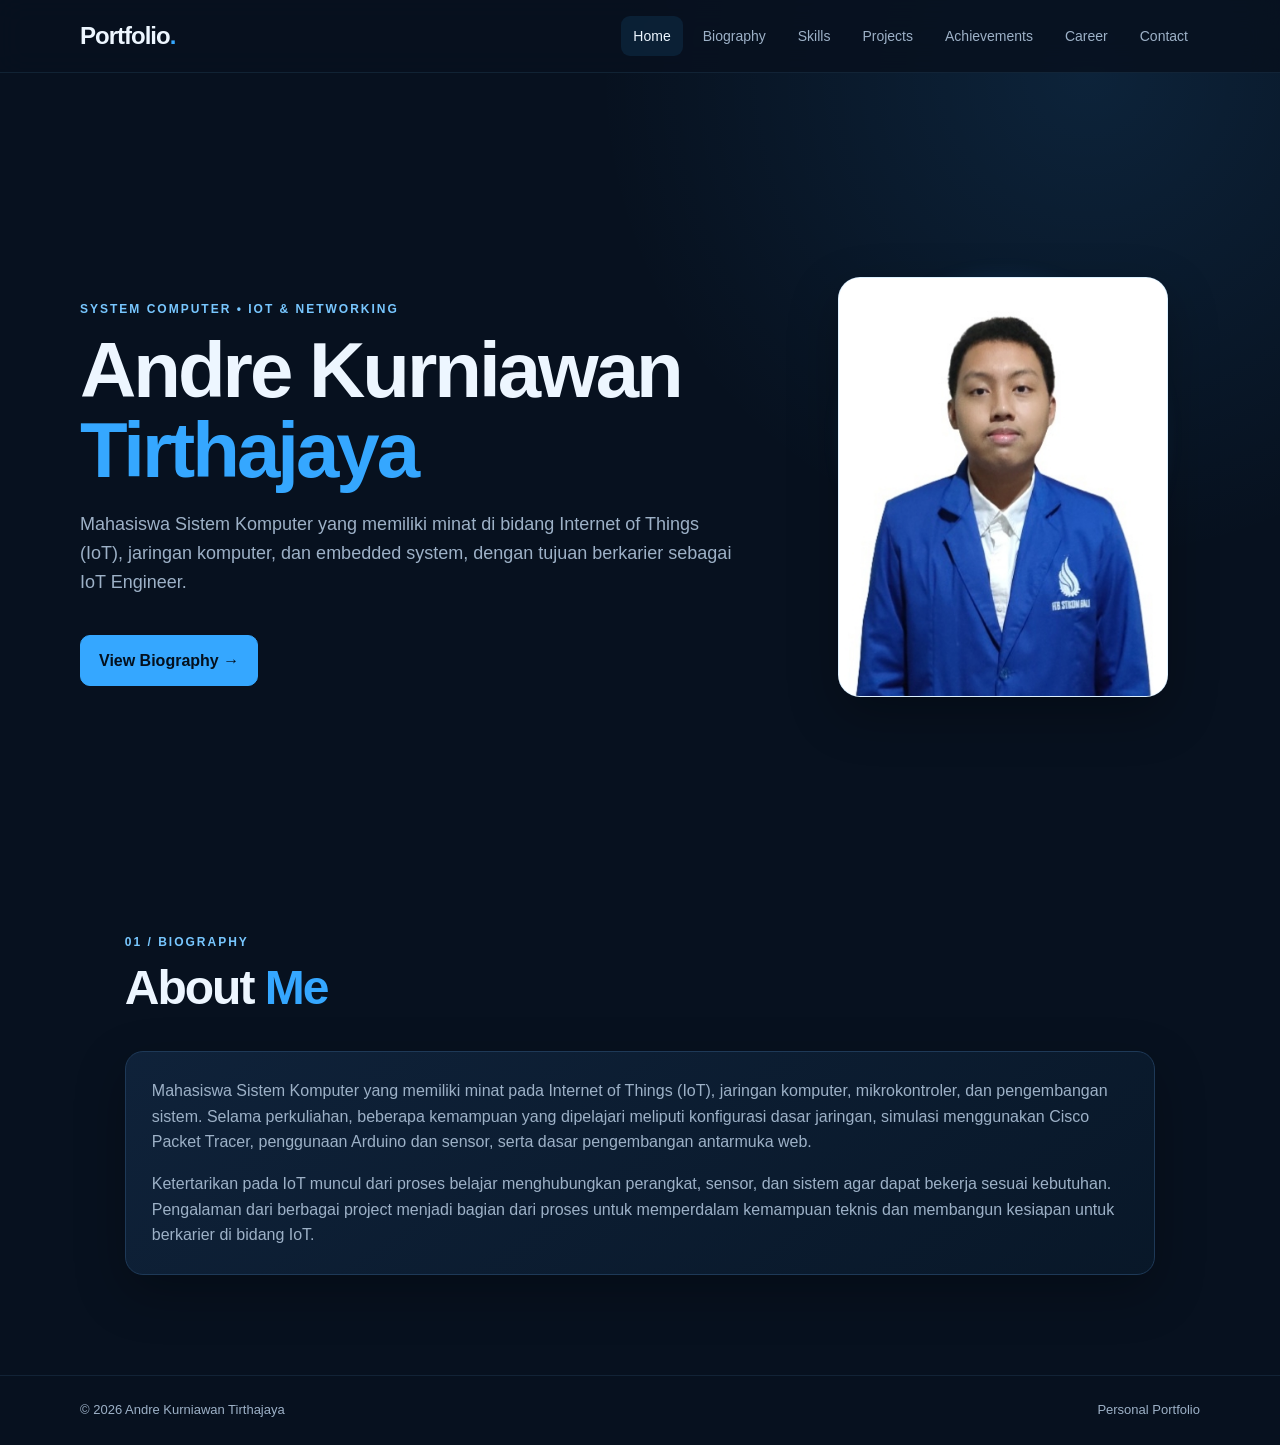
==== commit 5cb81511: "Add files via upload" ====
--- a/index.html
+++ b/index.html
@@ -1,6 +1,7 @@
 <!doctype html><html lang="en"><head><meta charset="utf-8"><meta name="viewport" content="width=device-width,initial-scale=1"><title>Home | Andre Kurniawan Tirthajaya</title><link rel="stylesheet" href="style.css"></head>
 <body><header><div class="wrap nav"><a class="logo" href="index.html">Portfolio<span>.</span></a><nav>
 <a class="active" href="index.html">Home</a><a href="biografi.html">Biography</a><a href="skills.html">Skills</a><a href="projects.html">Projects</a><a href="achievements.html">Achievements</a><a href="career.html">Career</a><a href="contact.html">Contact</a></nav></div></header>
-<main class="hero"><div class="wrap heroGrid"><div><p class="eyebrow">SYSTEM COMPUTER • IOT & NETWORKING</p><h1>Andre Kurniawan<br><span>Tirthajaya</span></h1><p class="lead">Computer Systems student with an interest in Internet of Things (IoT), computer networking, and embedded systems, with a career goal of becoming an IoT Engineer.</p><a class="btn primary" href="biografi.html">View Biography →</a></div>
+<main class="hero"><div class="wrap heroGrid"><div><p class="eyebrow">SYSTEM COMPUTER • IOT & NETWORKING</p><h1>Andre Kurniawan<br><span>Tirthajaya</span></h1><p class="lead">Mahasiswa Sistem Komputer yang memiliki minat di bidang Internet of Things (IoT), jaringan komputer, dan embedded system, dengan tujuan berkarier sebagai IoT Engineer.</p><a class="btn primary" href="biografi.html">View Biography →</a></div>
 <div class="profileWrap"><div class="profileGlow"></div><img class="profile" src="profile.jpg" alt="Profile photo"></div></div></main>
+<section class="page" style="padding-top:20px"><div class="wrap"><div class="wrap"><div class="sectionTitle"><p class="eyebrow">01 / BIOGRAPHY</p><h1>About <span>Me</span></h1></div><div class="card"><p>Mahasiswa Sistem Komputer yang memiliki minat pada Internet of Things (IoT), jaringan komputer, mikrokontroler, dan pengembangan sistem. Selama perkuliahan, beberapa kemampuan yang dipelajari meliputi konfigurasi dasar jaringan, simulasi menggunakan Cisco Packet Tracer, penggunaan Arduino dan sensor, serta dasar pengembangan antarmuka web.</p><p style="margin-top:16px">Ketertarikan pada IoT muncul dari proses belajar menghubungkan perangkat, sensor, dan sistem agar dapat bekerja sesuai kebutuhan. Pengalaman dari berbagai project menjadi bagian dari proses untuk memperdalam kemampuan teknis dan membangun kesiapan untuk berkarier di bidang IoT.</p></div></div></div></section>
 <footer><div class="wrap footerInner"><span>© 2026 Andre Kurniawan Tirthajaya</span><span>Personal Portfolio</span></div></footer></body></html>
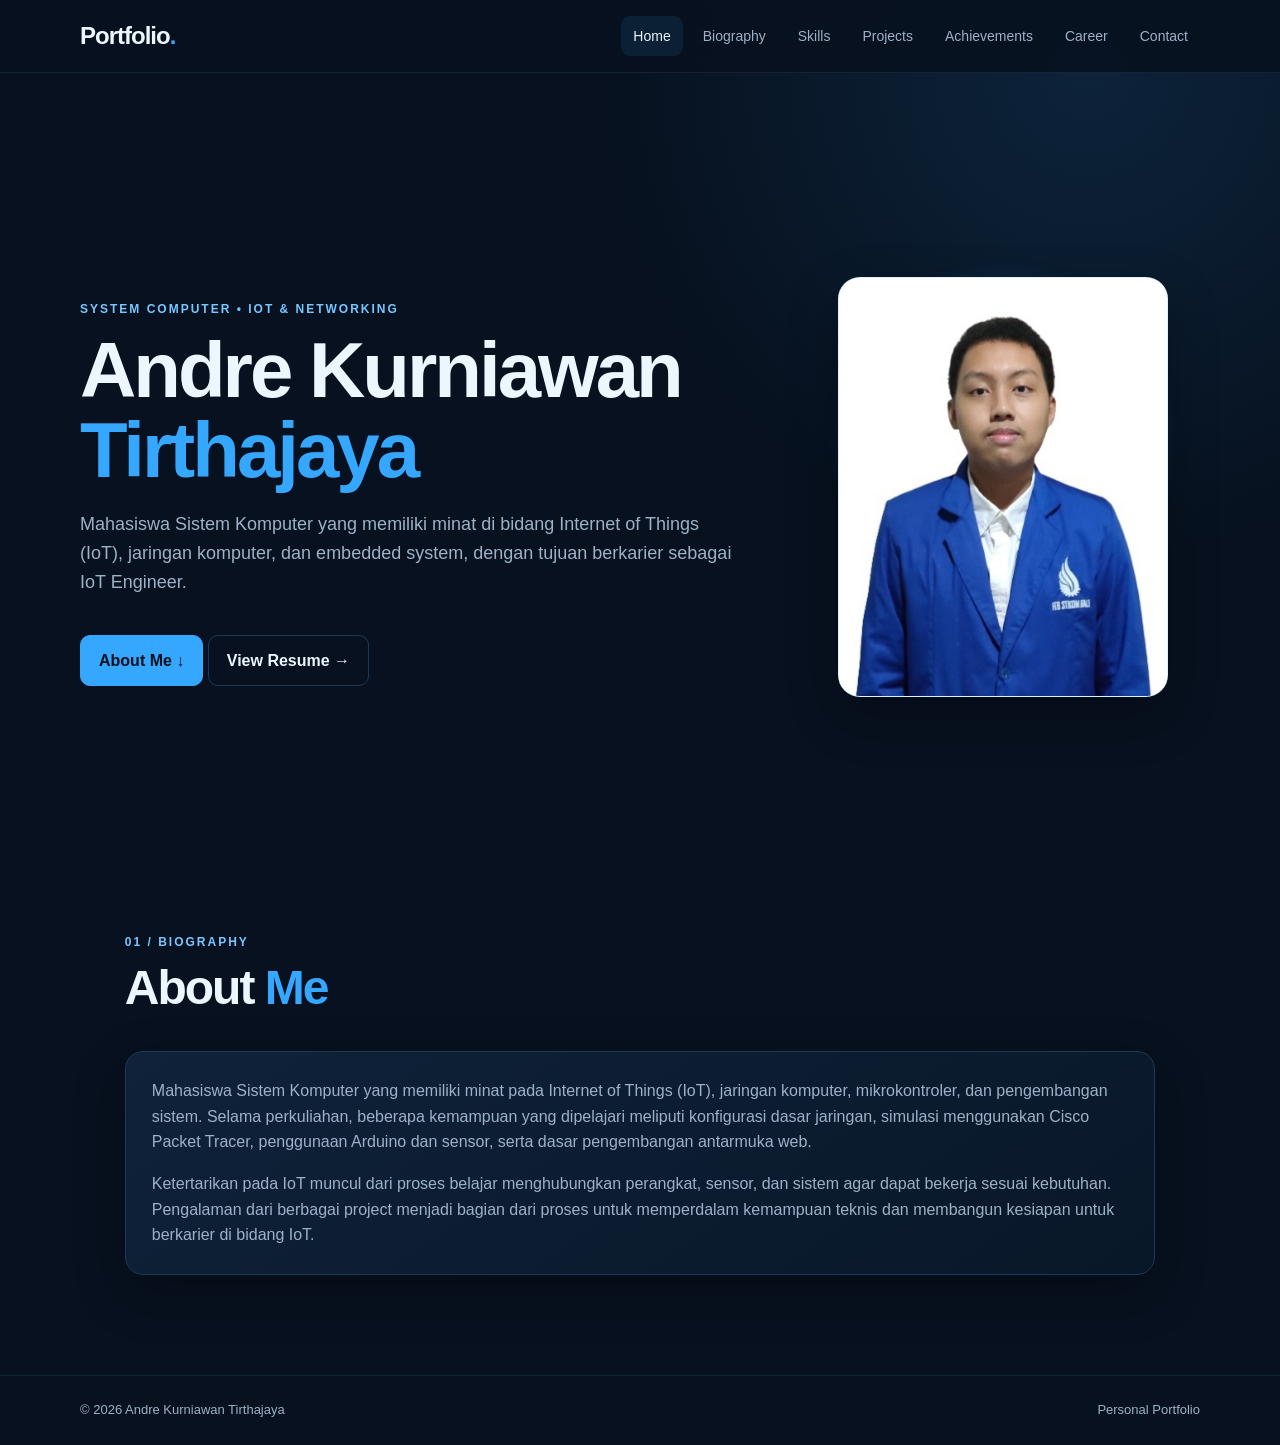
==== commit 476d67d8: "Add files via upload" ====
--- a/index.html
+++ b/index.html
@@ -1,7 +1,7 @@
 <!doctype html><html lang="en"><head><meta charset="utf-8"><meta name="viewport" content="width=device-width,initial-scale=1"><title>Home | Andre Kurniawan Tirthajaya</title><link rel="stylesheet" href="style.css"></head>
 <body><header><div class="wrap nav"><a class="logo" href="index.html">Portfolio<span>.</span></a><nav>
 <a class="active" href="index.html">Home</a><a href="biografi.html">Biography</a><a href="skills.html">Skills</a><a href="projects.html">Projects</a><a href="achievements.html">Achievements</a><a href="career.html">Career</a><a href="contact.html">Contact</a></nav></div></header>
-<main class="hero"><div class="wrap heroGrid"><div><p class="eyebrow">SYSTEM COMPUTER • IOT & NETWORKING</p><h1>Andre Kurniawan<br><span>Tirthajaya</span></h1><p class="lead">Mahasiswa Sistem Komputer yang memiliki minat di bidang Internet of Things (IoT), jaringan komputer, dan embedded system, dengan tujuan berkarier sebagai IoT Engineer.</p><a class="btn primary" href="biografi.html">View Biography →</a></div>
+<main class="hero"><div class="wrap heroGrid"><div><p class="eyebrow">SYSTEM COMPUTER • IOT & NETWORKING</p><h1>Andre Kurniawan<br><span>Tirthajaya</span></h1><p class="lead">Mahasiswa Sistem Komputer yang memiliki minat di bidang Internet of Things (IoT), jaringan komputer, dan embedded system, dengan tujuan berkarier sebagai IoT Engineer.</p><a class="btn primary" href="#about">About Me ↓</a> <a class="btn" href="Resume.pdf" target="_blank">View Resume →</a></div>
 <div class="profileWrap"><div class="profileGlow"></div><img class="profile" src="profile.jpg" alt="Profile photo"></div></div></main>
-<section class="page" style="padding-top:20px"><div class="wrap"><div class="wrap"><div class="sectionTitle"><p class="eyebrow">01 / BIOGRAPHY</p><h1>About <span>Me</span></h1></div><div class="card"><p>Mahasiswa Sistem Komputer yang memiliki minat pada Internet of Things (IoT), jaringan komputer, mikrokontroler, dan pengembangan sistem. Selama perkuliahan, beberapa kemampuan yang dipelajari meliputi konfigurasi dasar jaringan, simulasi menggunakan Cisco Packet Tracer, penggunaan Arduino dan sensor, serta dasar pengembangan antarmuka web.</p><p style="margin-top:16px">Ketertarikan pada IoT muncul dari proses belajar menghubungkan perangkat, sensor, dan sistem agar dapat bekerja sesuai kebutuhan. Pengalaman dari berbagai project menjadi bagian dari proses untuk memperdalam kemampuan teknis dan membangun kesiapan untuk berkarier di bidang IoT.</p></div></div></div></section>
+<section id="about" class="page" style="padding-top:20px"><div class="wrap"><div class="wrap"><div class="sectionTitle"><p class="eyebrow">01 / BIOGRAPHY</p><h1>About <span>Me</span></h1></div><div class="card"><p>Mahasiswa Sistem Komputer yang memiliki minat pada Internet of Things (IoT), jaringan komputer, mikrokontroler, dan pengembangan sistem. Selama perkuliahan, beberapa kemampuan yang dipelajari meliputi konfigurasi dasar jaringan, simulasi menggunakan Cisco Packet Tracer, penggunaan Arduino dan sensor, serta dasar pengembangan antarmuka web.</p><p style="margin-top:16px">Ketertarikan pada IoT muncul dari proses belajar menghubungkan perangkat, sensor, dan sistem agar dapat bekerja sesuai kebutuhan. Pengalaman dari berbagai project menjadi bagian dari proses untuk memperdalam kemampuan teknis dan membangun kesiapan untuk berkarier di bidang IoT.</p></div></div></div></section>
 <footer><div class="wrap footerInner"><span>© 2026 Andre Kurniawan Tirthajaya</span><span>Personal Portfolio</span></div></footer></body></html>
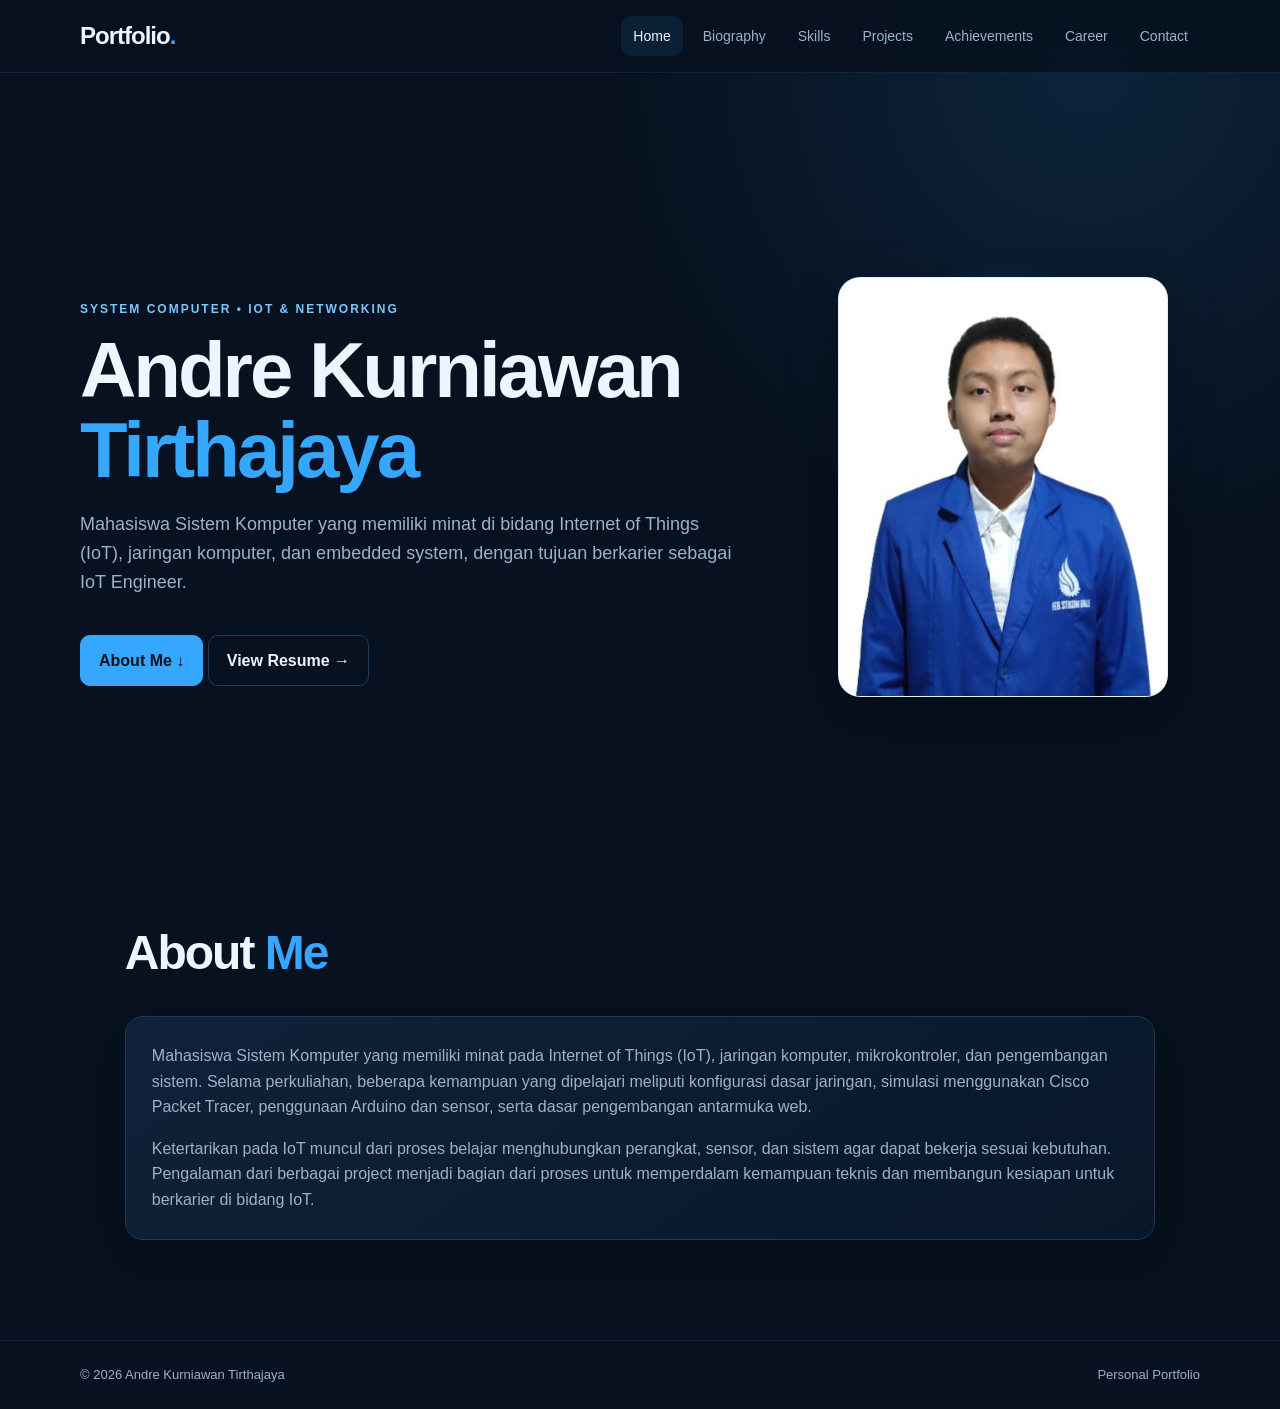
==== commit 80a2e7e5: "Add files via upload" ====
--- a/index.html
+++ b/index.html
@@ -3,5 +3,5 @@
 <a class="active" href="index.html">Home</a><a href="biografi.html">Biography</a><a href="skills.html">Skills</a><a href="projects.html">Projects</a><a href="achievements.html">Achievements</a><a href="career.html">Career</a><a href="contact.html">Contact</a></nav></div></header>
 <main class="hero"><div class="wrap heroGrid"><div><p class="eyebrow">SYSTEM COMPUTER • IOT & NETWORKING</p><h1>Andre Kurniawan<br><span>Tirthajaya</span></h1><p class="lead">Mahasiswa Sistem Komputer yang memiliki minat di bidang Internet of Things (IoT), jaringan komputer, dan embedded system, dengan tujuan berkarier sebagai IoT Engineer.</p><a class="btn primary" href="#about">About Me ↓</a> <a class="btn" href="Resume.pdf" target="_blank">View Resume →</a></div>
 <div class="profileWrap"><div class="profileGlow"></div><img class="profile" src="profile.jpg" alt="Profile photo"></div></div></main>
-<section id="about" class="page" style="padding-top:20px"><div class="wrap"><div class="wrap"><div class="sectionTitle"><p class="eyebrow">01 / BIOGRAPHY</p><h1>About <span>Me</span></h1></div><div class="card"><p>Mahasiswa Sistem Komputer yang memiliki minat pada Internet of Things (IoT), jaringan komputer, mikrokontroler, dan pengembangan sistem. Selama perkuliahan, beberapa kemampuan yang dipelajari meliputi konfigurasi dasar jaringan, simulasi menggunakan Cisco Packet Tracer, penggunaan Arduino dan sensor, serta dasar pengembangan antarmuka web.</p><p style="margin-top:16px">Ketertarikan pada IoT muncul dari proses belajar menghubungkan perangkat, sensor, dan sistem agar dapat bekerja sesuai kebutuhan. Pengalaman dari berbagai project menjadi bagian dari proses untuk memperdalam kemampuan teknis dan membangun kesiapan untuk berkarier di bidang IoT.</p></div></div></div></section>
+<section id="about" class="page" style="padding-top:20px"><div class="wrap"><div class="wrap"><div class="sectionTitle"><h1>About <span>Me</span></h1></div><div class="card"><p>Mahasiswa Sistem Komputer yang memiliki minat pada Internet of Things (IoT), jaringan komputer, mikrokontroler, dan pengembangan sistem. Selama perkuliahan, beberapa kemampuan yang dipelajari meliputi konfigurasi dasar jaringan, simulasi menggunakan Cisco Packet Tracer, penggunaan Arduino dan sensor, serta dasar pengembangan antarmuka web.</p><p style="margin-top:16px">Ketertarikan pada IoT muncul dari proses belajar menghubungkan perangkat, sensor, dan sistem agar dapat bekerja sesuai kebutuhan. Pengalaman dari berbagai project menjadi bagian dari proses untuk memperdalam kemampuan teknis dan membangun kesiapan untuk berkarier di bidang IoT.</p></div></div></div></section>
 <footer><div class="wrap footerInner"><span>© 2026 Andre Kurniawan Tirthajaya</span><span>Personal Portfolio</span></div></footer></body></html>
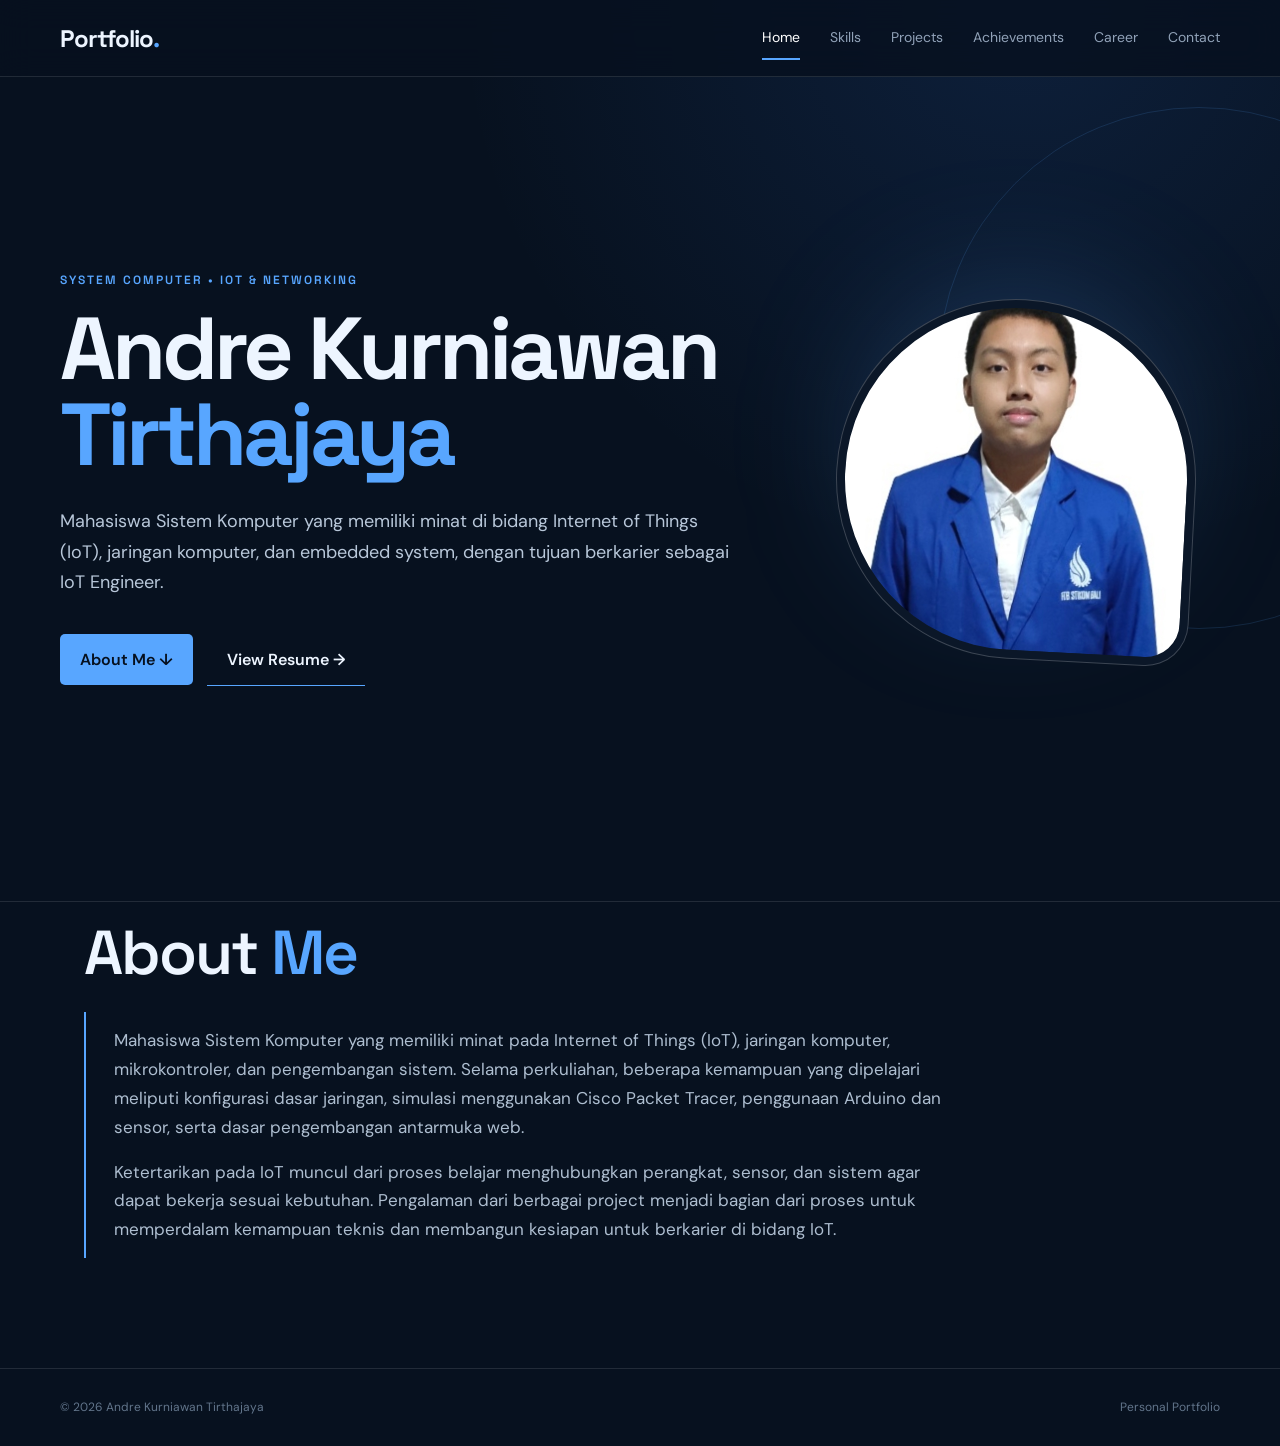
==== commit 5602140f: "Add files via upload" ====
--- a/index.html
+++ b/index.html
@@ -1,6 +1,6 @@
 <!doctype html><html lang="en"><head><meta charset="utf-8"><meta name="viewport" content="width=device-width,initial-scale=1"><title>Home | Andre Kurniawan Tirthajaya</title><link rel="stylesheet" href="style.css"></head>
 <body><header><div class="wrap nav"><a class="logo" href="index.html">Portfolio<span>.</span></a><nav>
-<a class="active" href="index.html">Home</a><a href="biografi.html">Biography</a><a href="skills.html">Skills</a><a href="projects.html">Projects</a><a href="achievements.html">Achievements</a><a href="career.html">Career</a><a href="contact.html">Contact</a></nav></div></header>
+<a class="active" href="index.html">Home</a><a href="skills.html">Skills</a><a href="projects.html">Projects</a><a href="achievements.html">Achievements</a><a href="career.html">Career</a><a href="contact.html">Contact</a></nav></div></header>
 <main class="hero"><div class="wrap heroGrid"><div><p class="eyebrow">SYSTEM COMPUTER • IOT & NETWORKING</p><h1>Andre Kurniawan<br><span>Tirthajaya</span></h1><p class="lead">Mahasiswa Sistem Komputer yang memiliki minat di bidang Internet of Things (IoT), jaringan komputer, dan embedded system, dengan tujuan berkarier sebagai IoT Engineer.</p><a class="btn primary" href="#about">About Me ↓</a> <a class="btn" href="Resume.pdf" target="_blank">View Resume →</a></div>
 <div class="profileWrap"><div class="profileGlow"></div><img class="profile" src="profile.jpg" alt="Profile photo"></div></div></main>
 <section id="about" class="page" style="padding-top:20px"><div class="wrap"><div class="wrap"><div class="sectionTitle"><h1>About <span>Me</span></h1></div><div class="card"><p>Mahasiswa Sistem Komputer yang memiliki minat pada Internet of Things (IoT), jaringan komputer, mikrokontroler, dan pengembangan sistem. Selama perkuliahan, beberapa kemampuan yang dipelajari meliputi konfigurasi dasar jaringan, simulasi menggunakan Cisco Packet Tracer, penggunaan Arduino dan sensor, serta dasar pengembangan antarmuka web.</p><p style="margin-top:16px">Ketertarikan pada IoT muncul dari proses belajar menghubungkan perangkat, sensor, dan sistem agar dapat bekerja sesuai kebutuhan. Pengalaman dari berbagai project menjadi bagian dari proses untuk memperdalam kemampuan teknis dan membangun kesiapan untuk berkarier di bidang IoT.</p></div></div></div></section>
--- a/style.css
+++ b/style.css
@@ -1,59 +1,22 @@
-
-:root{
-  --bg:#07111f; --panel:#0d1b2e; --panel2:#10233b; --line:#1e3957;
-  --text:#edf6ff; --muted:#9db1c7; --blue:#35a7ff; --blue2:#78c7ff;
-  --shadow:0 18px 50px rgba(0,0,0,.28);
-}
-*{box-sizing:border-box}
-html{scroll-behavior:smooth}
-body{margin:0;background:radial-gradient(circle at 85% 5%,rgba(53,167,255,.12),transparent 28%),var(--bg);color:var(--text);font-family:Inter,Segoe UI,Arial,sans-serif;line-height:1.6}
-a{color:inherit;text-decoration:none}
-.wrap{width:min(1120px,92%);margin:auto}
-header{position:sticky;top:0;z-index:20;background:rgba(7,17,31,.86);backdrop-filter:blur(14px);border-bottom:1px solid rgba(120,199,255,.1)}
-.nav{min-height:72px;display:flex;align-items:center;justify-content:space-between;gap:25px}
-.logo{font-size:24px;font-weight:800;letter-spacing:-1px}.logo span{color:var(--blue)}
-nav{display:flex;gap:8px;flex-wrap:wrap;justify-content:flex-end}
-nav a{padding:9px 12px;color:var(--muted);font-size:14px;border-radius:9px;transition:.2s}
-nav a:hover,nav a.active{color:var(--text);background:rgba(53,167,255,.1)}
-.hero{min-height:calc(100vh - 72px);display:flex;align-items:center;padding:70px 0}
-.heroGrid{display:grid;grid-template-columns:1.25fr .75fr;gap:70px;align-items:center}
-.eyebrow{font-size:12px;letter-spacing:2px;color:var(--blue2);font-weight:700}
-h1{font-size:clamp(42px,7vw,78px);line-height:1.02;margin:12px 0 20px;letter-spacing:-3px}
-h1 span,.sectionTitle h1 span{color:var(--blue)}
-.lead{max-width:680px;color:var(--muted);font-size:18px}
-.btn{display:inline-block;margin-top:20px;padding:12px 18px;border-radius:10px;font-weight:700;border:1px solid var(--line)}
-.btn.primary{background:var(--blue);color:#04101d;border-color:var(--blue)}
-.profileWrap{position:relative;display:flex;justify-content:center}
-.profileGlow{position:absolute;width:320px;height:320px;border-radius:50%;background:rgba(53,167,255,.12);filter:blur(10px)}
-.profile{position:relative;width:min(330px,80vw);height:420px;object-fit:cover;object-position:center top;border-radius:22px;border:1px solid rgba(120,199,255,.25);box-shadow:var(--shadow);background:#fff}
-.page{padding:75px 0 100px}.sectionTitle{margin-bottom:38px}.sectionTitle h1{font-size:48px;letter-spacing:-2px;margin:8px 0 12px}.text{color:var(--muted);max-width:760px}
-.cardGrid{display:grid;grid-template-columns:repeat(2,1fr);gap:20px}
-.card{background:linear-gradient(145deg,rgba(16,35,59,.94),rgba(9,24,41,.94));border:1px solid var(--line);border-radius:18px;padding:26px;box-shadow:var(--shadow)}
-.card h3{margin:0 0 8px}.card p{color:var(--muted);margin:0}
-.skillGrid{display:grid;grid-template-columns:repeat(2,1fr);gap:18px}.skill h3{color:var(--blue2)}
-.projectGrid{display:grid;grid-template-columns:repeat(2,1fr);gap:24px}
-.projectCard{padding:0;overflow:hidden;cursor:pointer;transition:.25s;background:var(--panel);border:1px solid var(--line);border-radius:18px}
-.projectCard:hover{transform:translateY(-5px);border-color:rgba(53,167,255,.65);box-shadow:0 22px 55px rgba(0,0,0,.35)}
-.projectCard img{width:100%;height:280px;object-fit:cover;display:block;background:#fff}
-.projectInfo{padding:22px}.projectNo{font-size:11px;letter-spacing:1.7px;color:var(--blue2);font-weight:800}.projectInfo h3{margin:8px 0 12px;font-size:23px}
-.tags{display:flex;gap:8px;flex-wrap:wrap}.tags span{font-size:12px;color:var(--blue2);border:1px solid var(--line);padding:5px 9px;border-radius:999px}
-.hint{color:var(--muted);font-size:13px;margin-top:18px}
-.timeline{display:grid;gap:16px}.timeline .card{border-left:3px solid var(--blue)}
-.contactGrid{display:grid;grid-template-columns:repeat(2,1fr);gap:18px}
-.contactItem strong{display:block;color:var(--blue2);font-size:12px;letter-spacing:1px;margin-bottom:4px}
-footer{border-top:1px solid rgba(120,199,255,.1);padding:24px 0;color:var(--muted);font-size:13px}
-.footerInner{display:flex;justify-content:space-between;gap:20px}
-.modal{display:none;position:fixed;inset:0;z-index:50;background:rgba(0,0,0,.72);padding:25px;overflow:auto}
-.modal.open{display:flex;align-items:center;justify-content:center}
-.modalBox{width:min(820px,100%);max-height:90vh;overflow:auto;background:#0b192b;border:1px solid #244564;border-radius:20px;box-shadow:0 30px 90px rgba(0,0,0,.5)}
-.modalHead{display:flex;justify-content:space-between;align-items:center;padding:22px 25px;border-bottom:1px solid var(--line);position:sticky;top:0;background:#0b192b;z-index:2}
-.modalHead h2{margin:0;font-size:25px}.close{border:0;background:transparent;color:var(--muted);font-size:30px;cursor:pointer}
-.modalBody{padding:25px}.modalBody h4{color:var(--blue2);margin:20px 0 6px}.modalBody h4:first-child{margin-top:0}.modalBody p{color:var(--muted);margin:0}
-.modalImage{width:100%;max-height:380px;object-fit:contain;background:#fff;border-radius:12px;margin-bottom:22px}
-@media(max-width:820px){
-  .nav{align-items:flex-start;padding:14px 0;flex-direction:column}.nav nav{justify-content:flex-start}
-  .heroGrid,.cardGrid,.skillGrid,.projectGrid,.contactGrid{grid-template-columns:1fr}
-  .hero{padding:55px 0}.profile{height:390px}
-  h1{font-size:50px}.sectionTitle h1{font-size:40px}.projectCard img{height:230px}
-  .footerInner{flex-direction:column}
-}
+@import url('https://fonts.googleapis.com/css2?family=DM+Sans:wght@400;500;600;700&family=Space+Grotesk:wght@400;500;600;700&display=swap');
+:root{--bg:#07111f;--bg2:#0b1728;--text:#edf5ff;--muted:#91a2b8;--line:rgba(255,255,255,.11);--blue:#58a6ff;--cyan:#67e8f9;--max:1160px}
+*{box-sizing:border-box}html{scroll-behavior:smooth}body{margin:0;background:radial-gradient(circle at 80% 0%,rgba(56,130,246,.13),transparent 32%),var(--bg);color:var(--text);font-family:'DM Sans',sans-serif;line-height:1.7}a{color:inherit;text-decoration:none}.wrap{width:min(var(--max),calc(100% - 48px));margin:auto}
+header{position:sticky;top:0;z-index:20;background:rgba(7,17,31,.82);backdrop-filter:blur(16px);border-bottom:1px solid var(--line)}.nav{height:76px;display:flex;align-items:center;justify-content:space-between}.logo{font:700 24px 'Space Grotesk';letter-spacing:-1px}.logo span{color:var(--blue)}nav{display:flex;gap:30px}nav a{font-size:14px;color:var(--muted);position:relative;padding:27px 0}nav a:hover,nav a.active{color:#fff}nav a.active:after{content:'';position:absolute;bottom:17px;left:0;width:100%;height:2px;background:var(--blue)}
+.hero{min-height:calc(100vh - 76px);display:flex;align-items:center;padding:70px 0 90px;position:relative;overflow:hidden}.hero:before{content:'';position:absolute;width:520px;height:520px;border:1px solid rgba(88,166,255,.15);border-radius:50%;right:-180px;top:30px}.heroGrid{display:grid;grid-template-columns:1.25fr .75fr;align-items:center;gap:70px}.eyebrow{font:600 12px 'Space Grotesk';letter-spacing:2px;color:var(--blue);text-transform:uppercase;margin:0 0 18px}.hero h1{font:700 clamp(50px,7vw,88px)/.98 'Space Grotesk';letter-spacing:-4px;margin:0 0 28px}.hero h1 span,h1 span{color:var(--blue)}.lead{font-size:18px;color:#b8c7d9;max-width:670px}.btn{display:inline-flex;align-items:center;margin:18px 10px 0 0;padding:12px 20px;border-bottom:1px solid var(--blue);font-weight:600}.btn.primary{background:var(--blue);color:#06101e;border-radius:5px;border:0}.profileWrap{position:relative;display:flex;justify-content:center}.profile{width:min(360px,80vw);aspect-ratio:1;object-fit:cover;position:relative;border-radius:50% 50% 12% 50%;border:1px solid rgba(255,255,255,.2);padding:8px;background:var(--bg2);transform:rotate(3deg)}.profileGlow{position:absolute;width:280px;height:280px;background:rgba(88,166,255,.25);filter:blur(70px);border-radius:50%}
+.page{padding:100px 0 110px}.sectionTitle{margin-bottom:55px}.sectionTitle h1{font:600 clamp(38px,5vw,62px)/1 'Space Grotesk';letter-spacing:-2px;margin:0}.sectionTitle .text{max-width:650px;color:var(--muted);margin-top:20px}
+.card{background:rgba(255,255,255,.035);border:1px solid var(--line);border-radius:14px;padding:28px}.card p{color:#aebed0;margin:10px 0}.card h3{font:600 22px 'Space Grotesk';margin:0 0 8px}
+/* About */
+#about{border-top:1px solid var(--line)}#about .sectionTitle{margin-bottom:28px}#about .card{max-width:880px;border:0;border-left:2px solid var(--blue);border-radius:0;background:transparent;padding:4px 0 4px 28px;font-size:17px}
+/* Skills */
+.skillGrid{display:grid;grid-template-columns:1fr 1fr;gap:0;border-top:1px solid var(--line)}.skill{border:0;border-bottom:1px solid var(--line);border-radius:0;background:transparent;display:grid;grid-template-columns:55% 45%;padding:30px 10px}.skill:nth-child(odd){border-right:1px solid var(--line);padding-right:35px}.skill:nth-child(even){padding-left:35px}.skill h3{font-size:25px;margin:0}.skill p{font-size:14px;margin:0;color:var(--muted)}
+/* Projects */
+.projectGrid{display:grid;grid-template-columns:1.15fr .85fr;gap:22px;align-items:start}.projectCard{cursor:pointer;position:relative;overflow:hidden;background:#0b1728;border:1px solid var(--line);transition:.3s}.projectCard:nth-child(2){margin-top:80px}.projectCard:hover{transform:translateY(-7px);border-color:rgba(88,166,255,.55)}.projectCard img{width:100%;height:290px;object-fit:cover;display:block;filter:saturate(.8)}.projectCard:nth-child(2) img{height:240px}.projectInfo{padding:25px}.projectNo{font:600 11px 'Space Grotesk';letter-spacing:1.5px;color:var(--blue)}.projectInfo h3{font:600 27px 'Space Grotesk';margin:8px 0 16px}.tags{display:flex;gap:8px;flex-wrap:wrap}.tags span{font-size:12px;color:#c2d0df;border-bottom:1px solid rgba(88,166,255,.5);padding-bottom:2px}.hint{color:#65788e;font-size:12px;margin-top:25px}.modal{position:fixed;inset:0;background:rgba(2,8,16,.78);backdrop-filter:blur(10px);display:none;align-items:center;justify-content:center;padding:25px;z-index:50}.modal.open{display:flex}.modalBox{width:min(850px,100%);max-height:90vh;overflow:auto;background:#0a1627;border:1px solid var(--line);box-shadow:0 25px 80px #0008}.modalHead{display:flex;justify-content:space-between;align-items:center;padding:20px 25px;border-bottom:1px solid var(--line);position:sticky;top:0;background:#0a1627}.modalHead h2{font:600 25px 'Space Grotesk';margin:0}.close{background:none;border:0;color:#fff;font-size:30px;cursor:pointer}.modalBody{padding:25px}.modalImage{width:100%;max-height:330px;object-fit:cover;margin-bottom:25px}.modalBody h4{color:var(--blue);font:600 12px 'Space Grotesk';letter-spacing:1.5px;text-transform:uppercase;margin:24px 0 4px}.modalBody p{color:#b2c1d1;margin:0}
+/* Achievements */
+.cardGrid{display:grid;grid-template-columns:repeat(2,1fr);gap:0;border-top:1px solid var(--line)}.cardGrid .card{border:0;border-bottom:1px solid var(--line);border-radius:0;background:transparent;padding:35px 30px 35px 0;position:relative}.cardGrid .card:nth-child(even){padding-left:30px;border-left:1px solid var(--line)}.cardGrid .card h3{font-size:24px;margin-top:13px}.cardGrid .card:before{content:'+';position:absolute;right:20px;top:28px;color:#28415c;font-size:28px}
+/* Career */
+.timeline{max-width:900px;border-left:1px solid rgba(88,166,255,.4);margin-left:10px}.timeline .card{border:0;border-radius:0;background:transparent;padding:0 0 60px 45px;position:relative}.timeline .card:before{content:'';position:absolute;left:-5px;top:8px;width:9px;height:9px;background:var(--blue);border-radius:50%;box-shadow:0 0 0 6px var(--bg)}.timeline .card h3{font-size:32px}.timeline .card p{max-width:700px}
+/* Contact */
+.contactGrid{display:grid;grid-template-columns:1fr 1fr;gap:0;border-top:1px solid var(--line)}.contactItem{border:0;border-bottom:1px solid var(--line);border-radius:0;background:transparent;display:flex;flex-direction:column;gap:7px;padding:30px 20px 30px 0}.contactItem:nth-child(even){padding-left:35px;border-left:1px solid var(--line)}.contactItem strong{font:600 13px 'Space Grotesk';color:var(--blue);text-transform:uppercase;letter-spacing:1.5px}.contactItem span{font:500 clamp(17px,2vw,23px) 'Space Grotesk';color:#e5eef8}
+footer{border-top:1px solid var(--line);padding:28px 0;color:#62758b;font-size:12px}.footerInner{display:flex;justify-content:space-between}
+@media(max-width:800px){.wrap{width:min(100% - 32px,var(--max))}nav{gap:14px}nav a{font-size:12px}.heroGrid{grid-template-columns:1fr;gap:45px}.profileWrap{order:-1}.profile{width:230px}.hero h1{letter-spacing:-2px}.skillGrid,.projectGrid,.cardGrid,.contactGrid{grid-template-columns:1fr}.skill,.skill:nth-child(even),.skill:nth-child(odd){display:block;padding:28px 0;border-right:0}.skill p{margin-top:12px}.projectCard:nth-child(2){margin-top:0}.cardGrid .card,.cardGrid .card:nth-child(even),.contactItem,.contactItem:nth-child(even){padding:28px 0;border-left:0}.sectionTitle{margin-bottom:38px}.page{padding:70px 0}.footerInner{gap:15px;flex-direction:column}}
+@media(max-width:560px){header{position:relative}.nav{height:auto;padding:18px 0;display:block}.logo{display:block;margin-bottom:12px}nav{overflow-x:auto;white-space:nowrap;padding-bottom:3px}nav a{padding:5px 0}nav a.active:after{bottom:-2px}.hero{padding-top:55px}.btn{display:flex;width:max-content}.hero h1{font-size:50px}.projectCard img,.projectCard:nth-child(2) img{height:210px}}
